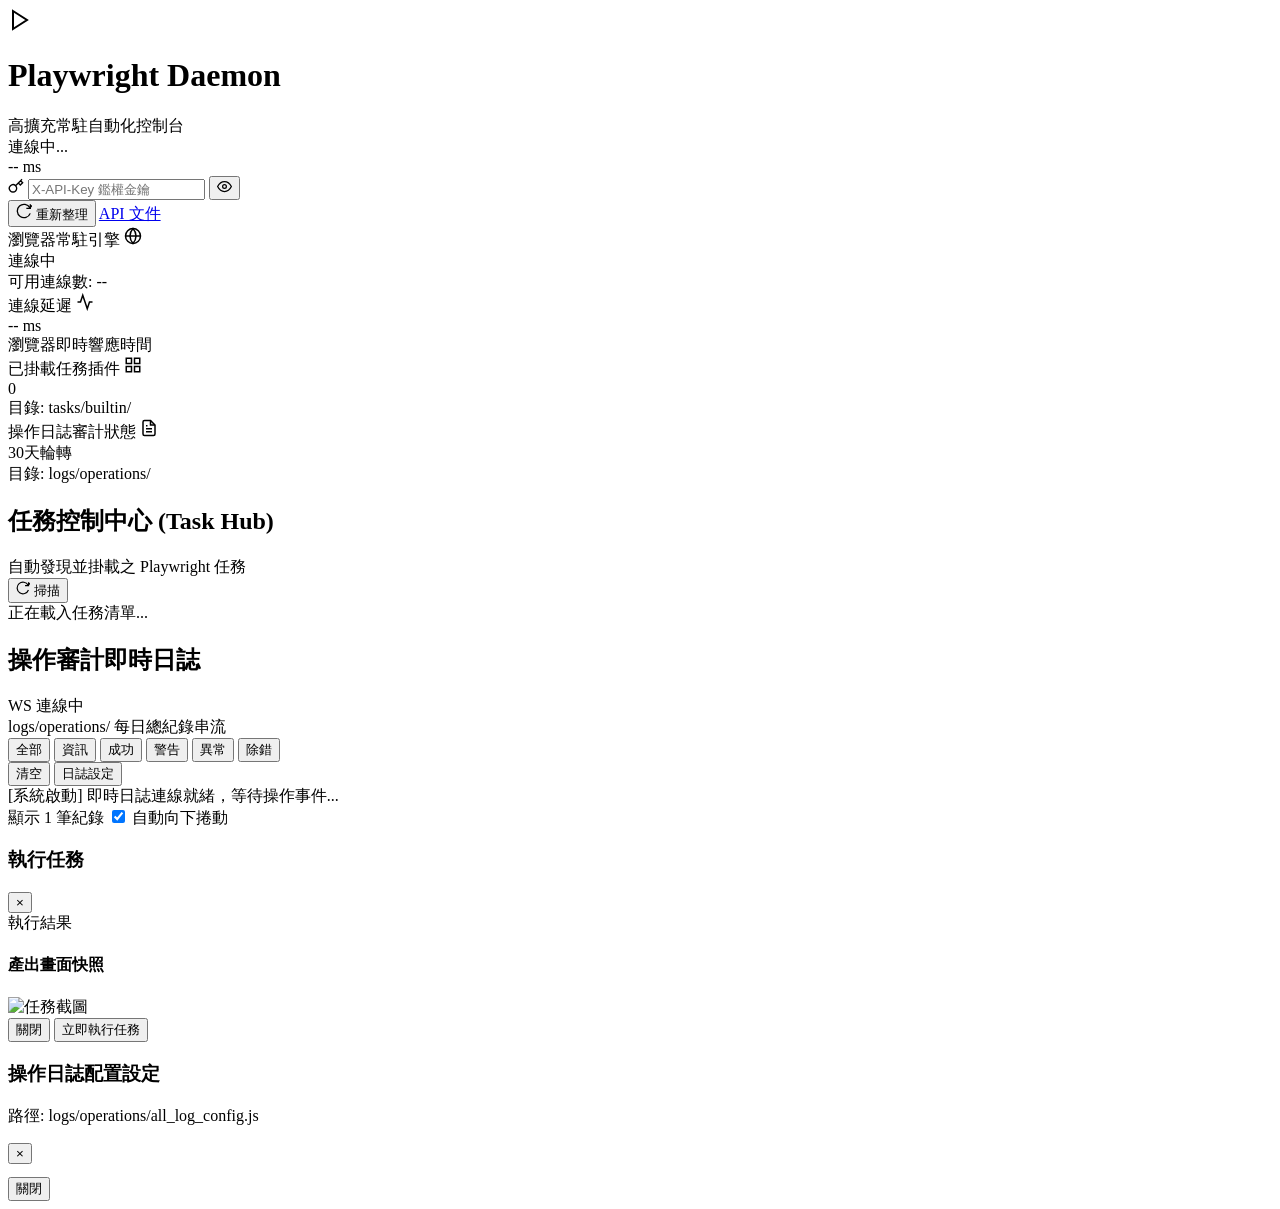
==== web/index.html @ 9d29c8bc "1.0.0 Initial project" ====
<!DOCTYPE html>
<html lang="zh-TW">
<head>
  <meta charset="UTF-8">
  <meta name="viewport" content="width=device-width, initial-scale=1.0">
  <title>Playwright Automation Daemon | 控制台</title>
  <link rel="preconnect" href="https://fonts.googleapis.com">
  <link rel="preconnect" href="https://fonts.gstatic.com" crossorigin>
  <link href="https://fonts.googleapis.com/css2?family=Inter:wght@300;400;500;600;700&family=JetBrains+Mono:wght@400;500;600&display=swap" rel="stylesheet">
  <link rel="stylesheet" href="/static/css/style.css">
</head>
<body class="dark-theme">
  <!-- 背景流光特效層 -->
  <div class="glow-bg-mesh"></div>

  <div class="app-container">
    <!-- 頂部導航列 -->
    <header class="app-header">
      <div class="brand">
        <div class="brand-icon">
          <svg width="24" height="24" viewBox="0 0 24 24" fill="none" stroke="currentColor" stroke-width="2">
            <polygon points="5 3 19 12 5 21 5 3"></polygon>
          </svg>
        </div>
        <div class="brand-info">
          <h1 class="brand-title">Playwright Daemon</h1>
          <span class="brand-subtitle">高擴充常駐自動化控制台</span>
        </div>
      </div>

      <div class="header-status-group">
        <div id="service-status-badge" class="status-badge status-loading">
          <span class="pulse-dot"></span>
          <span id="service-status-text">連線中...</span>
        </div>
        <div class="latency-badge" id="latency-badge">-- ms</div>
      </div>

      <div class="header-actions">
        <div class="api-key-input-wrapper">
          <svg class="key-icon" width="16" height="16" viewBox="0 0 24 24" fill="none" stroke="currentColor" stroke-width="2">
            <path d="M21 2l-2 2m-7.61 7.61a5.5 5.5 0 1 1-7.778 7.778 5.5 5.5 0 0 1 7.777-7.777zm0 0L15.5 7.5m0 0l3 3L22 7l-3-3m-3.5 3.5L19 4"></path>
          </svg>
          <input type="password" id="api-key-input" placeholder="X-API-Key 鑑權金鑰" spellcheck="false">
          <button id="toggle-key-visibility" class="icon-btn" title="切換密碼顯示">
            <svg width="15" height="15" viewBox="0 0 24 24" fill="none" stroke="currentColor" stroke-width="2">
              <path d="M1 12s4-8 11-8 11 8 11 8-4 8-11 8-11-8-11-8z"></path>
              <circle cx="12" cy="12" r="3"></circle>
            </svg>
          </button>
        </div>
        <button id="refresh-btn" class="btn btn-secondary" title="重新整理狀態">
          <svg width="16" height="16" viewBox="0 0 24 24" fill="none" stroke="currentColor" stroke-width="2">
            <path d="M21.5 2v6h-6M21.34 15.57a10 10 0 1 1-.57-8.38l5.67-5.67"></path>
          </svg>
          重新整理
        </button>
        <a href="/docs" target="_blank" class="btn btn-outline" title="開啟 Swagger API 互動文檔">API 文件</a>
      </div>
    </header>

    <!-- 統計核心指標卡片區 -->
    <section class="metrics-grid">
      <div class="metric-card">
        <div class="metric-header">
          <span class="metric-label">瀏覽器常駐引擎</span>
          <span class="metric-icon cyan">
            <svg width="18" height="18" viewBox="0 0 24 24" fill="none" stroke="currentColor" stroke-width="2">
              <circle cx="12" cy="12" r="10"></circle>
              <line x1="2" y1="12" x2="22" y2="12"></line>
              <path d="M12 2a15.3 15.3 0 0 1 4 10 15.3 15.3 0 0 1-4 10 15.3 15.3 0 0 1-4-10 15.3 15.3 0 0 1 4-10z"></path>
            </svg>
          </span>
        </div>
        <div class="metric-value" id="metric-browser-status">連線中</div>
        <div class="metric-footer" id="metric-browser-sub">可用連線數: --</div>
      </div>

      <div class="metric-card">
        <div class="metric-header">
          <span class="metric-label">連線延遲</span>
          <span class="metric-icon emerald">
            <svg width="18" height="18" viewBox="0 0 24 24" fill="none" stroke="currentColor" stroke-width="2">
              <polyline points="22 12 18 12 15 21 9 3 6 12 2 12"></polyline>
            </svg>
          </span>
        </div>
        <div class="metric-value" id="metric-latency">-- ms</div>
        <div class="metric-footer">瀏覽器即時響應時間</div>
      </div>

      <div class="metric-card">
        <div class="metric-header">
          <span class="metric-label">已掛載任務插件</span>
          <span class="metric-icon violet">
            <svg width="18" height="18" viewBox="0 0 24 24" fill="none" stroke="currentColor" stroke-width="2">
              <rect x="3" y="3" width="7" height="7"></rect>
              <rect x="14" y="3" width="7" height="7"></rect>
              <rect x="14" y="14" width="7" height="7"></rect>
              <rect x="3" y="14" width="7" height="7"></rect>
            </svg>
          </span>
        </div>
        <div class="metric-value" id="metric-task-count">0</div>
        <div class="metric-footer">目錄: tasks/builtin/</div>
      </div>

      <div class="metric-card">
        <div class="metric-header">
          <span class="metric-label">操作日誌審計狀態</span>
          <span class="metric-icon amber">
            <svg width="18" height="18" viewBox="0 0 24 24" fill="none" stroke="currentColor" stroke-width="2">
              <path d="M14 2H6a2 2 0 0 0-2 2v16a2 2 0 0 0 2 2h12a2 2 0 0 0 2-2V8z"></path>
              <polyline points="14 2 14 8 20 8"></polyline>
              <line x1="16" y1="13" x2="8" y2="13"></line>
              <line x1="16" y1="17" x2="8" y2="17"></line>
              <polyline points="10 9 9 9 8 9"></polyline>
            </svg>
          </span>
        </div>
        <div class="metric-value" id="metric-log-status">30天輪轉</div>
        <div class="metric-footer" id="metric-log-sub">目錄: logs/operations/</div>
      </div>
    </section>

    <!-- 主面板分區：任務控制中心 (左) + 即時日誌終端 (右) -->
    <main class="dashboard-split">
      <!-- 左側：任務插件中心 -->
      <section class="panel task-panel">
        <div class="panel-header">
          <div class="panel-title-group">
            <h2 class="panel-title">任務控制中心 (Task Hub)</h2>
            <span class="panel-caption">自動發現並掛載之 Playwright 任務</span>
          </div>
          <button id="reload-tasks-btn" class="btn btn-sm btn-secondary" title="重新掃描任務">
            <svg width="14" height="14" viewBox="0 0 24 24" fill="none" stroke="currentColor" stroke-width="2">
              <path d="M21.5 2v6h-6M21.34 15.57a10 10 0 1 1-.57-8.38l5.67-5.67"></path>
            </svg>
            掃描
          </button>
        </div>

        <div id="tasks-container" class="tasks-grid">
          <!-- 動態載入任務卡片或純淨引導卡 -->
          <div class="tasks-loading">正在載入任務清單...</div>
        </div>
      </section>

      <!-- 右側：操作審計即時日誌終端 -->
      <section class="panel log-panel">
        <div class="panel-header">
          <div class="panel-title-group">
            <div class="title-with-ws">
              <h2 class="panel-title">操作審計即時日誌</h2>
              <div id="ws-indicator" class="ws-badge ws-connecting" title="WebSocket 即時串流連線狀態">
                <span class="pulse-dot-sm"></span>
                <span id="ws-status-text">WS 連線中</span>
              </div>
            </div>
            <span class="panel-caption">logs/operations/ 每日總紀錄串流</span>
          </div>

          <div class="log-controls">
            <div class="filter-chips">
              <button class="chip active" data-filter="ALL">全部</button>
              <button class="chip" data-filter="INFO">資訊</button>
              <button class="chip" data-filter="SUCCESS">成功</button>
              <button class="chip" data-filter="WARNING">警告</button>
              <button class="chip" data-filter="ERROR">異常</button>
              <button class="chip" data-filter="DEBUG">除錯</button>
            </div>
            <button id="clear-logs-btn" class="btn btn-sm btn-ghost" title="清空當前視窗日誌">清空</button>
            <button id="view-config-btn" class="btn btn-sm btn-secondary" title="查看 all_log_config.js">日誌設定</button>
          </div>
        </div>

        <div class="terminal-wrapper">
          <div id="terminal-body" class="terminal-body">
            <div class="terminal-line system-line">[系統啟動] 即時日誌連線就緒，等待操作事件...</div>
          </div>
          <div class="terminal-footer">
            <span id="log-count-text">顯示 1 筆紀錄</span>
            <label class="autoscroll-toggle">
              <input type="checkbox" id="autoscroll-chk" checked>
              <span>自動向下捲動</span>
            </label>
          </div>
        </div>
      </section>
    </main>
  </div>

  <!-- 任務執行輸入表單 Modal -->
  <div id="task-modal" class="modal-backdrop">
    <div class="modal-dialog">
      <div class="modal-header">
        <div>
          <h3 id="modal-task-name" class="modal-title">執行任務</h3>
          <p id="modal-task-desc" class="modal-subtitle"></p>
        </div>
        <button id="close-modal-btn" class="icon-btn close-btn">&times;</button>
      </div>

      <div class="modal-body">
        <form id="task-dynamic-form">
          <div id="dynamic-form-fields"></div>
        </form>

        <div id="task-result-box" class="result-box hidden">
          <div class="result-box-header">
            <span id="result-status-badge" class="badge">執行結果</span>
            <span id="result-time" class="text-muted"></span>
          </div>
          <pre id="result-json-output" class="json-code"></pre>
          <div id="result-screenshot-wrapper" class="screenshot-wrapper hidden">
            <h4>產出畫面快照</h4>
            <img id="result-screenshot-img" src="" alt="任務截圖">
          </div>
        </div>
      </div>

      <div class="modal-footer">
        <button id="modal-cancel-btn" class="btn btn-ghost">關閉</button>
        <button id="modal-submit-btn" class="btn btn-primary">
          <span class="btn-spinner hidden"></span>
          <span class="btn-text">立即執行任務</span>
        </button>
      </div>
    </div>
  </div>

  <!-- all_log_config.js 檢視 Modal -->
  <div id="config-modal" class="modal-backdrop">
    <div class="modal-dialog">
      <div class="modal-header">
        <div>
          <h3 class="modal-title">操作日誌配置設定</h3>
          <p class="modal-subtitle">路徑: logs/operations/all_log_config.js</p>
        </div>
        <button id="close-config-modal-btn" class="icon-btn close-btn">&times;</button>
      </div>
      <div class="modal-body">
        <pre id="config-json-output" class="json-code js-code"></pre>
      </div>
      <div class="modal-footer">
        <button id="config-modal-close-btn" class="btn btn-secondary">關閉</button>
      </div>
    </div>
  </div>

  <script src="/static/js/app.js"></script>
</body>
</html>
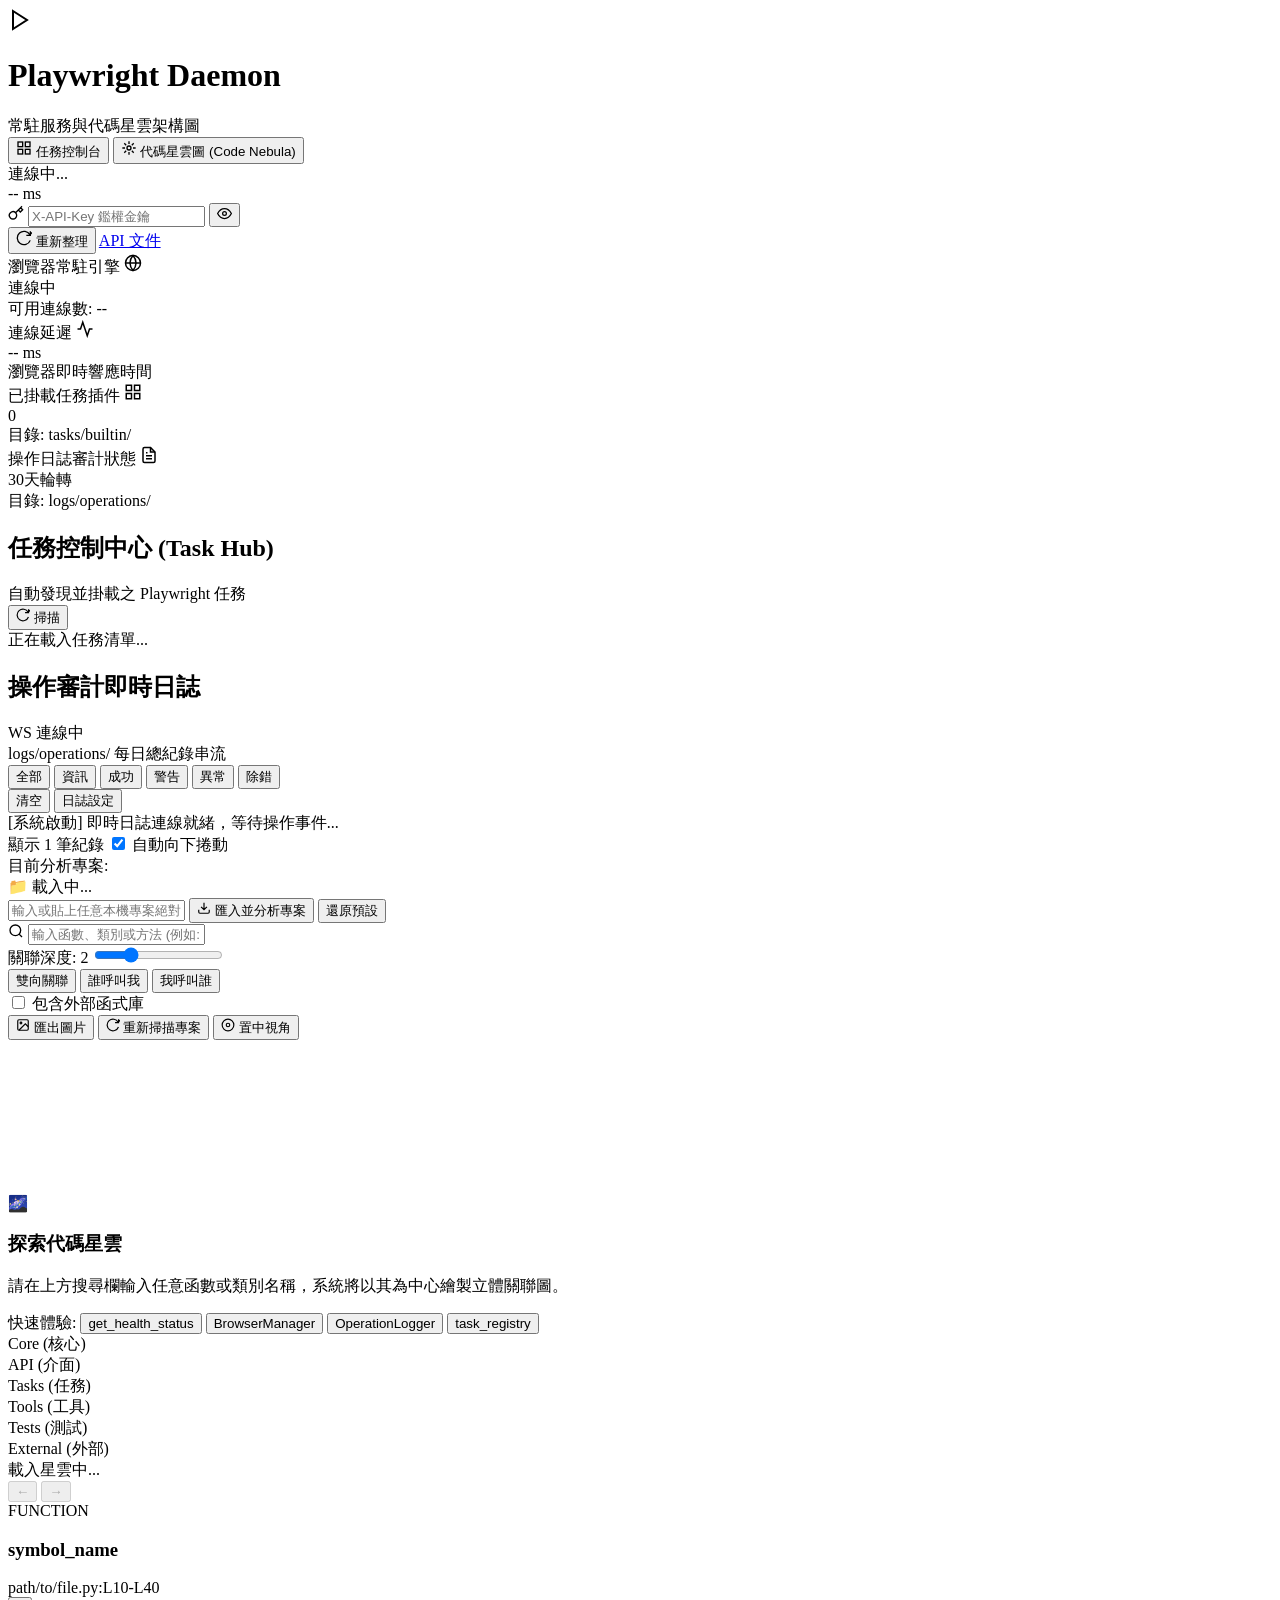
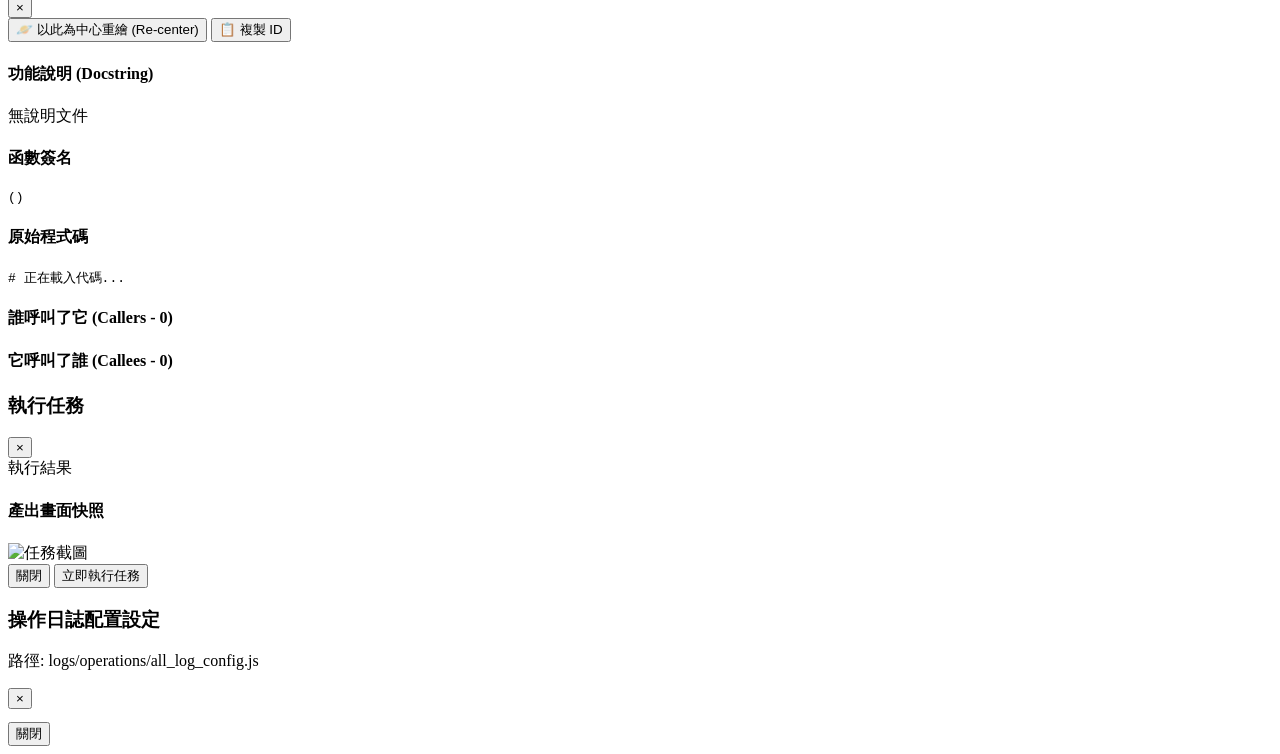
==== commit c981ab7b: "程式碼關聯圖功能V1.0" ====
--- a/web/index.html
+++ b/web/index.html
@@ -3,7 +3,7 @@
 <head>
   <meta charset="UTF-8">
   <meta name="viewport" content="width=device-width, initial-scale=1.0">
-  <title>Playwright Automation Daemon | 控制台</title>
+  <title>Playwright Daemon | 控制台 & 代碼星雲圖</title>
   <link rel="preconnect" href="https://fonts.googleapis.com">
   <link rel="preconnect" href="https://fonts.gstatic.com" crossorigin>
   <link href="https://fonts.googleapis.com/css2?family=Inter:wght@300;400;500;600;700&family=JetBrains+Mono:wght@400;500;600&display=swap" rel="stylesheet">
@@ -16,16 +16,38 @@
   <div class="app-container">
     <!-- 頂部導航列 -->
     <header class="app-header">
-      <div class="brand">
-        <div class="brand-icon">
-          <svg width="24" height="24" viewBox="0 0 24 24" fill="none" stroke="currentColor" stroke-width="2">
-            <polygon points="5 3 19 12 5 21 5 3"></polygon>
-          </svg>
-        </div>
-        <div class="brand-info">
-          <h1 class="brand-title">Playwright Daemon</h1>
-          <span class="brand-subtitle">高擴充常駐自動化控制台</span>
-        </div>
+      <div class="header-left">
+        <div class="brand">
+          <div class="brand-icon">
+            <svg width="24" height="24" viewBox="0 0 24 24" fill="none" stroke="currentColor" stroke-width="2">
+              <polygon points="5 3 19 12 5 21 5 3"></polygon>
+            </svg>
+          </div>
+          <div class="brand-info">
+            <h1 class="brand-title">Playwright Daemon</h1>
+            <span class="brand-subtitle">常駐服務與代碼星雲架構圖</span>
+          </div>
+        </div>
+
+        <!-- 視圖切換分頁導航 -->
+        <nav class="nav-tabs">
+          <button id="tab-dashboard" class="nav-tab active" data-view="dashboard">
+            <svg width="16" height="16" viewBox="0 0 24 24" fill="none" stroke="currentColor" stroke-width="2">
+              <rect x="3" y="3" width="7" height="7"></rect>
+              <rect x="14" y="3" width="7" height="7"></rect>
+              <rect x="14" y="14" width="7" height="7"></rect>
+              <rect x="3" y="14" width="7" height="7"></rect>
+            </svg>
+            <span>任務控制台</span>
+          </button>
+          <button id="tab-nebula" class="nav-tab" data-view="nebula">
+            <svg width="16" height="16" viewBox="0 0 24 24" fill="none" stroke="currentColor" stroke-width="2">
+              <circle cx="12" cy="12" r="3"></circle>
+              <path d="M12 2v4m0 12v4M4.93 4.93l2.83 2.83m8.48 8.48l2.83 2.83M2 12h4m12 0h4M4.93 19.07l2.83-2.83m8.48-8.48l2.83-2.83"></path>
+            </svg>
+            <span>代碼星雲圖 (Code Nebula)</span>
+          </button>
+        </nav>
       </div>
 
       <div class="header-status-group">
@@ -59,135 +81,327 @@
       </div>
     </header>
 
-    <!-- 統計核心指標卡片區 -->
-    <section class="metrics-grid">
-      <div class="metric-card">
-        <div class="metric-header">
-          <span class="metric-label">瀏覽器常駐引擎</span>
-          <span class="metric-icon cyan">
-            <svg width="18" height="18" viewBox="0 0 24 24" fill="none" stroke="currentColor" stroke-width="2">
-              <circle cx="12" cy="12" r="10"></circle>
-              <line x1="2" y1="12" x2="22" y2="12"></line>
-              <path d="M12 2a15.3 15.3 0 0 1 4 10 15.3 15.3 0 0 1-4 10 15.3 15.3 0 0 1-4-10 15.3 15.3 0 0 1 4-10z"></path>
-            </svg>
-          </span>
-        </div>
-        <div class="metric-value" id="metric-browser-status">連線中</div>
-        <div class="metric-footer" id="metric-browser-sub">可用連線數: --</div>
-      </div>
-
-      <div class="metric-card">
-        <div class="metric-header">
-          <span class="metric-label">連線延遲</span>
-          <span class="metric-icon emerald">
-            <svg width="18" height="18" viewBox="0 0 24 24" fill="none" stroke="currentColor" stroke-width="2">
-              <polyline points="22 12 18 12 15 21 9 3 6 12 2 12"></polyline>
-            </svg>
-          </span>
-        </div>
-        <div class="metric-value" id="metric-latency">-- ms</div>
-        <div class="metric-footer">瀏覽器即時響應時間</div>
-      </div>
-
-      <div class="metric-card">
-        <div class="metric-header">
-          <span class="metric-label">已掛載任務插件</span>
-          <span class="metric-icon violet">
-            <svg width="18" height="18" viewBox="0 0 24 24" fill="none" stroke="currentColor" stroke-width="2">
-              <rect x="3" y="3" width="7" height="7"></rect>
-              <rect x="14" y="3" width="7" height="7"></rect>
-              <rect x="14" y="14" width="7" height="7"></rect>
-              <rect x="3" y="14" width="7" height="7"></rect>
-            </svg>
-          </span>
-        </div>
-        <div class="metric-value" id="metric-task-count">0</div>
-        <div class="metric-footer">目錄: tasks/builtin/</div>
-      </div>
-
-      <div class="metric-card">
-        <div class="metric-header">
-          <span class="metric-label">操作日誌審計狀態</span>
-          <span class="metric-icon amber">
-            <svg width="18" height="18" viewBox="0 0 24 24" fill="none" stroke="currentColor" stroke-width="2">
-              <path d="M14 2H6a2 2 0 0 0-2 2v16a2 2 0 0 0 2 2h12a2 2 0 0 0 2-2V8z"></path>
-              <polyline points="14 2 14 8 20 8"></polyline>
-              <line x1="16" y1="13" x2="8" y2="13"></line>
-              <line x1="16" y1="17" x2="8" y2="17"></line>
-              <polyline points="10 9 9 9 8 9"></polyline>
-            </svg>
-          </span>
-        </div>
-        <div class="metric-value" id="metric-log-status">30天輪轉</div>
-        <div class="metric-footer" id="metric-log-sub">目錄: logs/operations/</div>
-      </div>
-    </section>
-
-    <!-- 主面板分區：任務控制中心 (左) + 即時日誌終端 (右) -->
-    <main class="dashboard-split">
-      <!-- 左側：任務插件中心 -->
-      <section class="panel task-panel">
-        <div class="panel-header">
-          <div class="panel-title-group">
-            <h2 class="panel-title">任務控制中心 (Task Hub)</h2>
-            <span class="panel-caption">自動發現並掛載之 Playwright 任務</span>
-          </div>
-          <button id="reload-tasks-btn" class="btn btn-sm btn-secondary" title="重新掃描任務">
-            <svg width="14" height="14" viewBox="0 0 24 24" fill="none" stroke="currentColor" stroke-width="2">
-              <path d="M21.5 2v6h-6M21.34 15.57a10 10 0 1 1-.57-8.38l5.67-5.67"></path>
-            </svg>
-            掃描
-          </button>
-        </div>
-
-        <div id="tasks-container" class="tasks-grid">
-          <!-- 動態載入任務卡片或純淨引導卡 -->
-          <div class="tasks-loading">正在載入任務清單...</div>
+    <!-- =========================================================================
+         視圖 1：任務控制台 (Dashboard View)
+         ========================================================================= -->
+    <div id="view-dashboard-container" class="view-container active">
+      <!-- 統計核心指標卡片區 -->
+      <section class="metrics-grid">
+        <div class="metric-card">
+          <div class="metric-header">
+            <span class="metric-label">瀏覽器常駐引擎</span>
+            <span class="metric-icon cyan">
+              <svg width="18" height="18" viewBox="0 0 24 24" fill="none" stroke="currentColor" stroke-width="2">
+                <circle cx="12" cy="12" r="10"></circle>
+                <line x1="2" y1="12" x2="22" y2="12"></line>
+                <path d="M12 2a15.3 15.3 0 0 1 4 10 15.3 15.3 0 0 1-4 10 15.3 15.3 0 0 1-4-10 15.3 15.3 0 0 1 4-10z"></path>
+              </svg>
+            </span>
+          </div>
+          <div class="metric-value" id="metric-browser-status">連線中</div>
+          <div class="metric-footer" id="metric-browser-sub">可用連線數: --</div>
+        </div>
+
+        <div class="metric-card">
+          <div class="metric-header">
+            <span class="metric-label">連線延遲</span>
+            <span class="metric-icon emerald">
+              <svg width="18" height="18" viewBox="0 0 24 24" fill="none" stroke="currentColor" stroke-width="2">
+                <polyline points="22 12 18 12 15 21 9 3 6 12 2 12"></polyline>
+              </svg>
+            </span>
+          </div>
+          <div class="metric-value" id="metric-latency">-- ms</div>
+          <div class="metric-footer">瀏覽器即時響應時間</div>
+        </div>
+
+        <div class="metric-card">
+          <div class="metric-header">
+            <span class="metric-label">已掛載任務插件</span>
+            <span class="metric-icon violet">
+              <svg width="18" height="18" viewBox="0 0 24 24" fill="none" stroke="currentColor" stroke-width="2">
+                <rect x="3" y="3" width="7" height="7"></rect>
+                <rect x="14" y="3" width="7" height="7"></rect>
+                <rect x="14" y="14" width="7" height="7"></rect>
+                <rect x="3" y="14" width="7" height="7"></rect>
+              </svg>
+            </span>
+          </div>
+          <div class="metric-value" id="metric-task-count">0</div>
+          <div class="metric-footer">目錄: tasks/builtin/</div>
+        </div>
+
+        <div class="metric-card">
+          <div class="metric-header">
+            <span class="metric-label">操作日誌審計狀態</span>
+            <span class="metric-icon amber">
+              <svg width="18" height="18" viewBox="0 0 24 24" fill="none" stroke="currentColor" stroke-width="2">
+                <path d="M14 2H6a2 2 0 0 0-2 2v16a2 2 0 0 0 2 2h12a2 2 0 0 0 2-2V8z"></path>
+                <polyline points="14 2 14 8 20 8"></polyline>
+                <line x1="16" y1="13" x2="8" y2="13"></line>
+                <line x1="16" y1="17" x2="8" y2="17"></line>
+                <polyline points="10 9 9 9 8 9"></polyline>
+              </svg>
+            </span>
+          </div>
+          <div class="metric-value" id="metric-log-status">30天輪轉</div>
+          <div class="metric-footer" id="metric-log-sub">目錄: logs/operations/</div>
         </div>
       </section>
 
-      <!-- 右側：操作審計即時日誌終端 -->
-      <section class="panel log-panel">
-        <div class="panel-header">
-          <div class="panel-title-group">
-            <div class="title-with-ws">
-              <h2 class="panel-title">操作審計即時日誌</h2>
-              <div id="ws-indicator" class="ws-badge ws-connecting" title="WebSocket 即時串流連線狀態">
-                <span class="pulse-dot-sm"></span>
-                <span id="ws-status-text">WS 連線中</span>
-              </div>
-            </div>
-            <span class="panel-caption">logs/operations/ 每日總紀錄串流</span>
-          </div>
-
-          <div class="log-controls">
-            <div class="filter-chips">
-              <button class="chip active" data-filter="ALL">全部</button>
-              <button class="chip" data-filter="INFO">資訊</button>
-              <button class="chip" data-filter="SUCCESS">成功</button>
-              <button class="chip" data-filter="WARNING">警告</button>
-              <button class="chip" data-filter="ERROR">異常</button>
-              <button class="chip" data-filter="DEBUG">除錯</button>
-            </div>
-            <button id="clear-logs-btn" class="btn btn-sm btn-ghost" title="清空當前視窗日誌">清空</button>
-            <button id="view-config-btn" class="btn btn-sm btn-secondary" title="查看 all_log_config.js">日誌設定</button>
-          </div>
-        </div>
-
-        <div class="terminal-wrapper">
-          <div id="terminal-body" class="terminal-body">
-            <div class="terminal-line system-line">[系統啟動] 即時日誌連線就緒，等待操作事件...</div>
-          </div>
-          <div class="terminal-footer">
-            <span id="log-count-text">顯示 1 筆紀錄</span>
-            <label class="autoscroll-toggle">
-              <input type="checkbox" id="autoscroll-chk" checked>
-              <span>自動向下捲動</span>
+      <!-- 主面板分區：任務控制中心 (左) + 即時日誌終端 (右) -->
+      <main class="dashboard-split">
+        <!-- 左側：任務插件中心 -->
+        <section class="panel task-panel">
+          <div class="panel-header">
+            <div class="panel-title-group">
+              <h2 class="panel-title">任務控制中心 (Task Hub)</h2>
+              <span class="panel-caption">自動發現並掛載之 Playwright 任務</span>
+            </div>
+            <button id="reload-tasks-btn" class="btn btn-sm btn-secondary" title="重新掃描任務">
+              <svg width="14" height="14" viewBox="0 0 24 24" fill="none" stroke="currentColor" stroke-width="2">
+                <path d="M21.5 2v6h-6M21.34 15.57a10 10 0 1 1-.57-8.38l5.67-5.67"></path>
+              </svg>
+              掃描
+            </button>
+          </div>
+
+          <div id="tasks-container" class="tasks-grid">
+            <div class="tasks-loading">正在載入任務清單...</div>
+          </div>
+        </section>
+
+        <!-- 右側：操作審計即時日誌終端 -->
+        <section class="panel log-panel">
+          <div class="panel-header">
+            <div class="panel-title-group">
+              <div class="title-with-ws">
+                <h2 class="panel-title">操作審計即時日誌</h2>
+                <div id="ws-indicator" class="ws-badge ws-connecting" title="WebSocket 即時串流連線狀態">
+                  <span class="pulse-dot-sm"></span>
+                  <span id="ws-status-text">WS 連線中</span>
+                </div>
+              </div>
+              <span class="panel-caption">logs/operations/ 每日總紀錄串流</span>
+            </div>
+
+            <div class="log-controls">
+              <div class="filter-chips">
+                <button class="chip active" data-filter="ALL">全部</button>
+                <button class="chip" data-filter="INFO">資訊</button>
+                <button class="chip" data-filter="SUCCESS">成功</button>
+                <button class="chip" data-filter="WARNING">警告</button>
+                <button class="chip" data-filter="ERROR">異常</button>
+                <button class="chip" data-filter="DEBUG">除錯</button>
+              </div>
+              <button id="clear-logs-btn" class="btn btn-sm btn-ghost" title="清空當前視窗日誌">清空</button>
+              <button id="view-config-btn" class="btn btn-sm btn-secondary" title="查看 all_log_config.js">日誌設定</button>
+            </div>
+          </div>
+
+          <div class="terminal-wrapper">
+            <div id="terminal-body" class="terminal-body">
+              <div class="terminal-line system-line">[系統啟動] 即時日誌連線就緒，等待操作事件...</div>
+            </div>
+            <div class="terminal-footer">
+              <span id="log-count-text">顯示 1 筆紀錄</span>
+              <label class="autoscroll-toggle">
+                <input type="checkbox" id="autoscroll-chk" checked>
+                <span>自動向下捲動</span>
+              </label>
+            </div>
+          </div>
+        </section>
+      </main>
+    </div>
+
+    <!-- =========================================================================
+         視圖 2：代碼星雲圖 (Code Nebula View)
+         ========================================================================= -->
+    <div id="view-nebula-container" class="view-container">
+      <section class="nebula-layout">
+        <!-- 專案目錄切換與自訂匯入列 -->
+        <div class="nebula-project-bar">
+          <div class="project-info-group">
+            <span class="project-label">目前分析專案:</span>
+            <div id="nebula-current-project-badge" class="project-badge" title="當前解析目錄">
+              <span class="folder-icon">📁</span>
+              <span id="nebula-current-project-name">載入中...</span>
+              <span id="nebula-current-project-path" class="project-path-text"></span>
+            </div>
+          </div>
+          <div class="project-switch-group">
+            <input type="text" id="nebula-custom-path-input" class="project-path-input" placeholder="輸入或貼上任意本機專案絕對路徑 (如: D:\Projects\MyOtherApp)..." spellcheck="false">
+            <button id="nebula-switch-project-btn" class="btn btn-sm btn-primary">
+              <svg width="14" height="14" viewBox="0 0 24 24" fill="none" stroke="currentColor" stroke-width="2">
+                <path d="M21 15v4a2 2 0 0 1-2 2H5a2 2 0 0 1-2-2v-4M7 10l5 5 5-5M12 15V3"></path>
+              </svg>
+              匯入並分析專案
+            </button>
+            <button id="nebula-reset-project-btn" class="btn btn-sm btn-outline" title="還原為當前 Playwright 專案">
+              還原預設
+            </button>
+          </div>
+        </div>
+
+        <!-- 星雲控制工具列 -->
+        <div class="nebula-toolbar">
+          <div class="toolbar-left">
+            <!-- 符號搜尋輸入框與下拉建議 -->
+            <div class="nebula-search-box">
+              <svg class="search-icon" width="16" height="16" viewBox="0 0 24 24" fill="none" stroke="currentColor" stroke-width="2">
+                <circle cx="11" cy="11" r="8"></circle>
+                <line x1="21" y1="21" x2="16.65" y2="16.65"></line>
+              </svg>
+              <input type="text" id="nebula-symbol-input" placeholder="輸入函數、類別或方法 (例如: check_health, OperationLogger)..." autocomplete="off" spellcheck="false">
+              <div id="nebula-suggestions" class="suggestions-dropdown hidden"></div>
+            </div>
+
+            <!-- 深度調整滑桿 -->
+            <div class="depth-control-group">
+              <label for="nebula-depth-slider" class="control-label">
+                關聯深度: <span id="nebula-depth-val" class="depth-badge">2</span>
+              </label>
+              <input type="range" id="nebula-depth-slider" min="1" max="5" value="2" step="1">
+            </div>
+
+            <!-- 方向過濾器 -->
+            <div class="direction-chips">
+              <button class="dir-chip active" data-direction="both" title="同時顯示誰呼叫我與我呼叫誰">雙向關聯</button>
+              <button class="dir-chip" data-direction="upstream" title="僅查看是誰呼叫此函數 (上游 Caller)">誰呼叫我</button>
+              <button class="dir-chip" data-direction="downstream" title="僅查看此函數內部呼叫了誰 (下游 Callee)">我呼叫誰</button>
+            </div>
+
+            <!-- 外部庫切換開關 -->
+            <label class="toggle-checkbox" title="是否顯示 Python 內建或第三方庫的呼叫連線">
+              <input type="checkbox" id="nebula-ext-chk">
+              <span>包含外部函式庫</span>
             </label>
           </div>
+
+          <div class="toolbar-right">
+            <button id="nebula-export-btn" class="btn btn-sm btn-secondary" title="匯出當前星雲圖為 SVG / PNG 圖片">
+              <svg width="14" height="14" viewBox="0 0 24 24" fill="none" stroke="currentColor" stroke-width="2">
+                <rect x="3" y="3" width="18" height="18" rx="2" ry="2"></rect>
+                <circle cx="8.5" cy="8.5" r="1.5"></circle>
+                <polyline points="21 15 16 10 5 21"></polyline>
+              </svg>
+              匯出圖片
+            </button>
+            <button id="nebula-rescan-btn" class="btn btn-sm btn-secondary" title="重新掃描專案 AST 語法樹">
+              <svg width="14" height="14" viewBox="0 0 24 24" fill="none" stroke="currentColor" stroke-width="2">
+                <path d="M21.5 2v6h-6M21.34 15.57a10 10 0 1 1-.57-8.38l5.67-5.67"></path>
+              </svg>
+              重新掃描專案
+            </button>
+            <button id="nebula-reset-cam-btn" class="btn btn-sm btn-ghost" title="重設視角至中心">
+              <svg width="14" height="14" viewBox="0 0 24 24" fill="none" stroke="currentColor" stroke-width="2">
+                <circle cx="12" cy="12" r="10"></circle>
+                <circle cx="12" cy="12" r="3"></circle>
+              </svg>
+              置中視角
+            </button>
+          </div>
+        </div>
+
+        <!-- 星雲圖主要渲染畫布 -->
+        <div class="nebula-stage">
+          <div id="nebula-canvas-wrapper" class="canvas-wrapper">
+            <svg id="nebula-svg"></svg>
+            
+            <!-- 空狀態/引導提示層 -->
+            <div id="nebula-empty-state" class="nebula-empty-state hidden">
+              <div class="empty-nebula-icon">🌌</div>
+              <h3>探索代碼星雲</h3>
+              <p>請在上方搜尋欄輸入任意函數或類別名稱，系統將以其為中心繪製立體關聯圖。</p>
+              <div class="quick-sample-tags">
+                <span>快速體驗:</span>
+                <button class="sample-tag" data-target="get_health_status">get_health_status</button>
+                <button class="sample-tag" data-target="BrowserManager">BrowserManager</button>
+                <button class="sample-tag" data-target="OperationLogger">OperationLogger</button>
+                <button class="sample-tag" data-target="task_registry">task_registry</button>
+              </div>
+            </div>
+
+            <!-- 圖例與資訊標記 -->
+            <div class="nebula-legend">
+              <div class="legend-item"><span class="legend-dot cyan"></span><span>Core (核心)</span></div>
+              <div class="legend-item"><span class="legend-dot blue"></span><span>API (介面)</span></div>
+              <div class="legend-item"><span class="legend-dot violet"></span><span>Tasks (任務)</span></div>
+              <div class="legend-item"><span class="legend-dot emerald"></span><span>Tools (工具)</span></div>
+              <div class="legend-item"><span class="legend-dot amber"></span><span>Tests (測試)</span></div>
+              <div class="legend-item"><span class="legend-dot gray"></span><span>External (外部)</span></div>
+            </div>
+
+            <!-- 統計資訊浮層 -->
+            <div id="nebula-info-badge" class="nebula-info-badge">
+              載入星雲中...
+            </div>
+          </div>
+
+          <!-- 右側代碼自省抽屜 (Code Inspector Drawer) -->
+          <aside id="nebula-inspector" class="inspector-drawer hidden">
+            <div class="inspector-header">
+              <div class="inspector-title-group">
+                <div class="inspector-history-bar">
+                  <div class="history-btn-group">
+                    <button id="inspector-back-btn" class="icon-nav-btn" title="上一個瀏覽符號" disabled>&larr;</button>
+                    <button id="inspector-fwd-btn" class="icon-nav-btn" title="下一個瀏覽符號" disabled>&rarr;</button>
+                  </div>
+                  <span id="inspector-type-badge" class="type-badge">FUNCTION</span>
+                </div>
+                <h3 id="inspector-name" class="inspector-title">symbol_name</h3>
+                <span id="inspector-path" class="inspector-path">path/to/file.py:L10-L40</span>
+              </div>
+              <button id="close-inspector-btn" class="icon-btn close-btn">&times;</button>
+            </div>
+
+            <div class="inspector-actions">
+              <button id="inspector-recenter-btn" class="btn btn-primary btn-sm" title="以此節點為新星雲中心重新繪製">
+                🪐 以此為中心重繪 (Re-center)
+              </button>
+              <button id="inspector-copy-path-btn" class="btn btn-secondary btn-sm" title="複製符號完整 ID">
+                📋 複製 ID
+              </button>
+            </div>
+
+            <div class="inspector-body">
+              <!-- Docstring 說明 -->
+              <div id="inspector-doc-group" class="inspector-section">
+                <h4 class="section-title">功能說明 (Docstring)</h4>
+                <div id="inspector-doc" class="docstring-content">無說明文件</div>
+              </div>
+
+              <!-- 函式簽名 -->
+              <div id="inspector-sig-group" class="inspector-section">
+                <h4 class="section-title">函數簽名</h4>
+                <pre id="inspector-sig" class="sig-code">()</pre>
+              </div>
+
+              <!-- 原始碼預覽 -->
+              <div class="inspector-section">
+                <h4 class="section-title">原始程式碼</h4>
+                <div class="code-viewer-wrapper">
+                  <pre><code id="inspector-code" class="python-code"># 正在載入代碼...</code></pre>
+                </div>
+              </div>
+
+              <!-- 上游調用者清單 -->
+              <div class="inspector-section">
+                <h4 class="section-title">誰呼叫了它 (Callers - <span id="inspector-callers-count">0</span>)</h4>
+                <div id="inspector-callers-list" class="rel-chips-list"></div>
+              </div>
+
+              <!-- 下游依賴清單 -->
+              <div class="inspector-section">
+                <h4 class="section-title">它呼叫了誰 (Callees - <span id="inspector-callees-count">0</span>)</h4>
+                <div id="inspector-callees-list" class="rel-chips-list"></div>
+              </div>
+            </div>
+          </aside>
         </div>
       </section>
-    </main>
+    </div>
   </div>
 
   <!-- 任務執行輸入表單 Modal -->
@@ -248,6 +462,11 @@
     </div>
   </div>
 
+  <!-- 載入 D3.js 力導向圖形庫 -->
+  <script src="/static/vendor/d3.min.js"></script>
+  <!-- 載入代碼星雲圖模組 -->
+  <script src="/static/js/nebula.js"></script>
+  <!-- 載入控制台主應用程式 -->
   <script src="/static/js/app.js"></script>
 </body>
 </html>
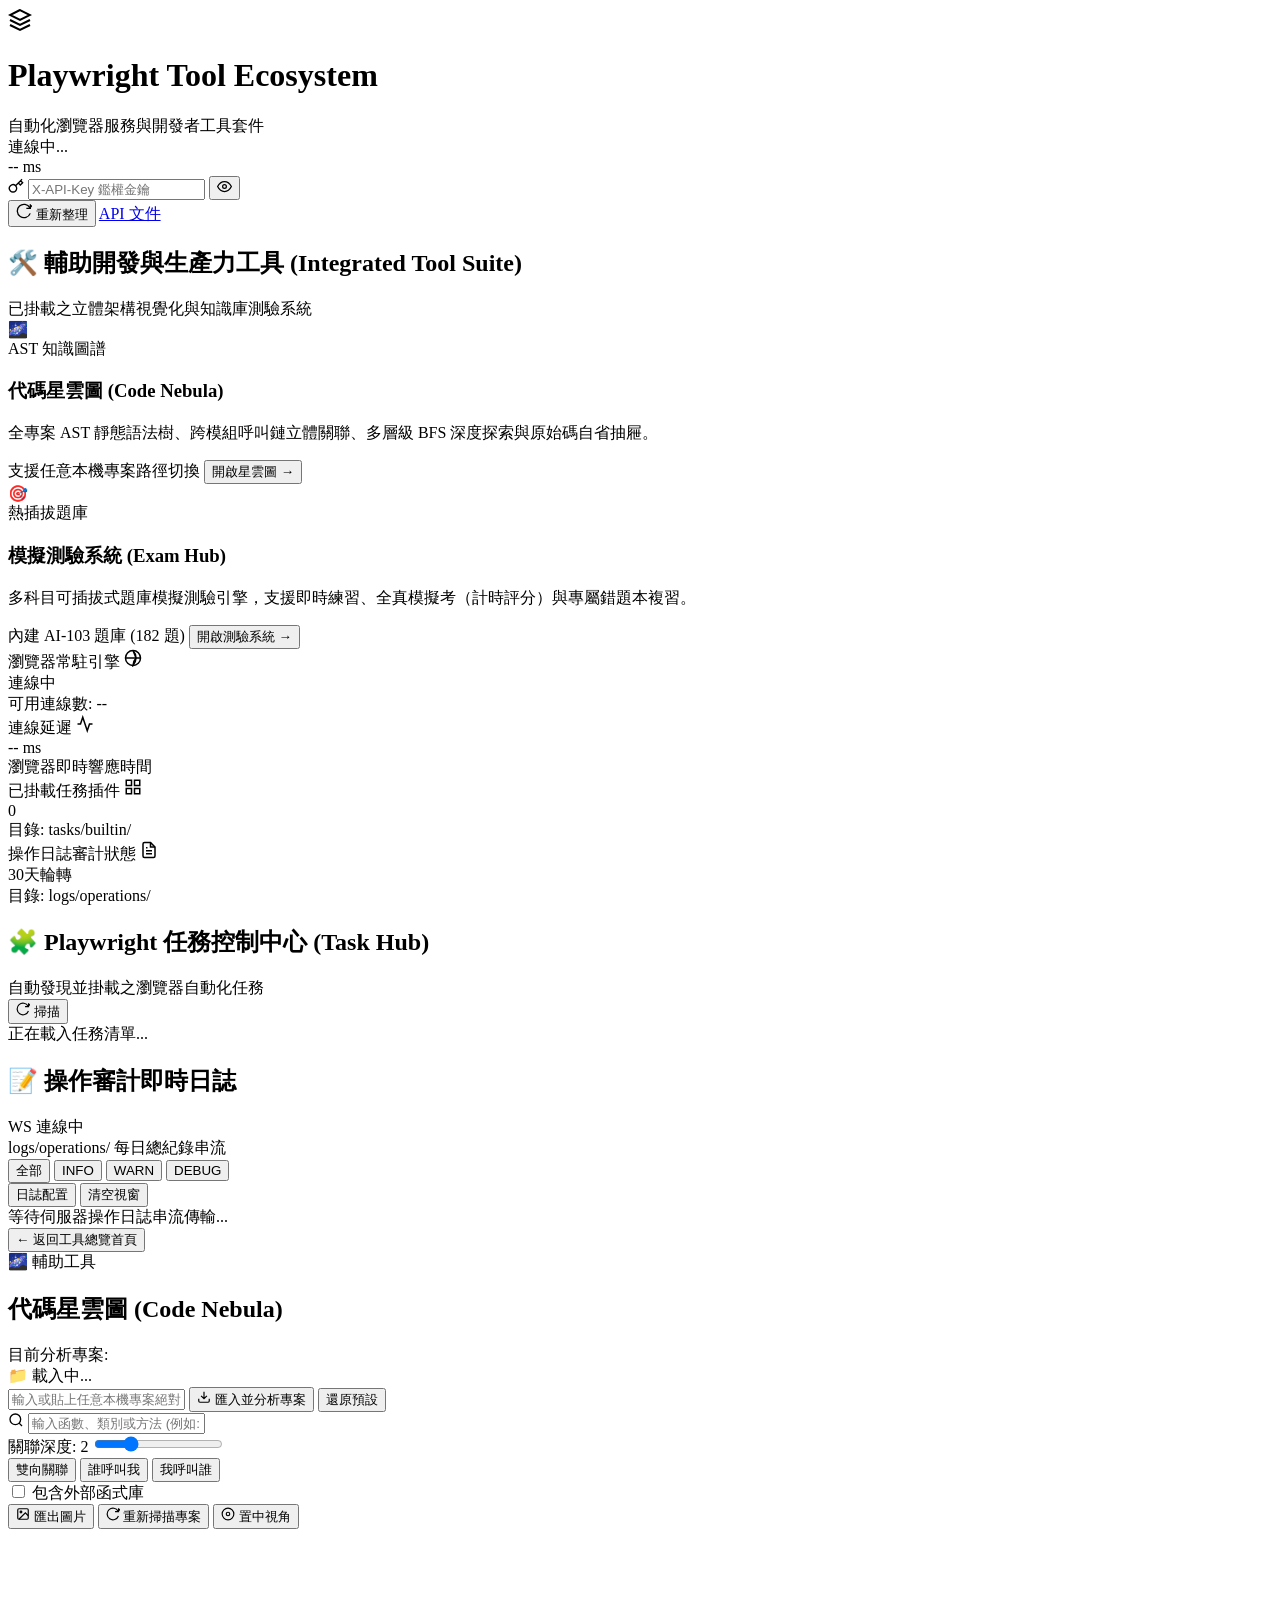
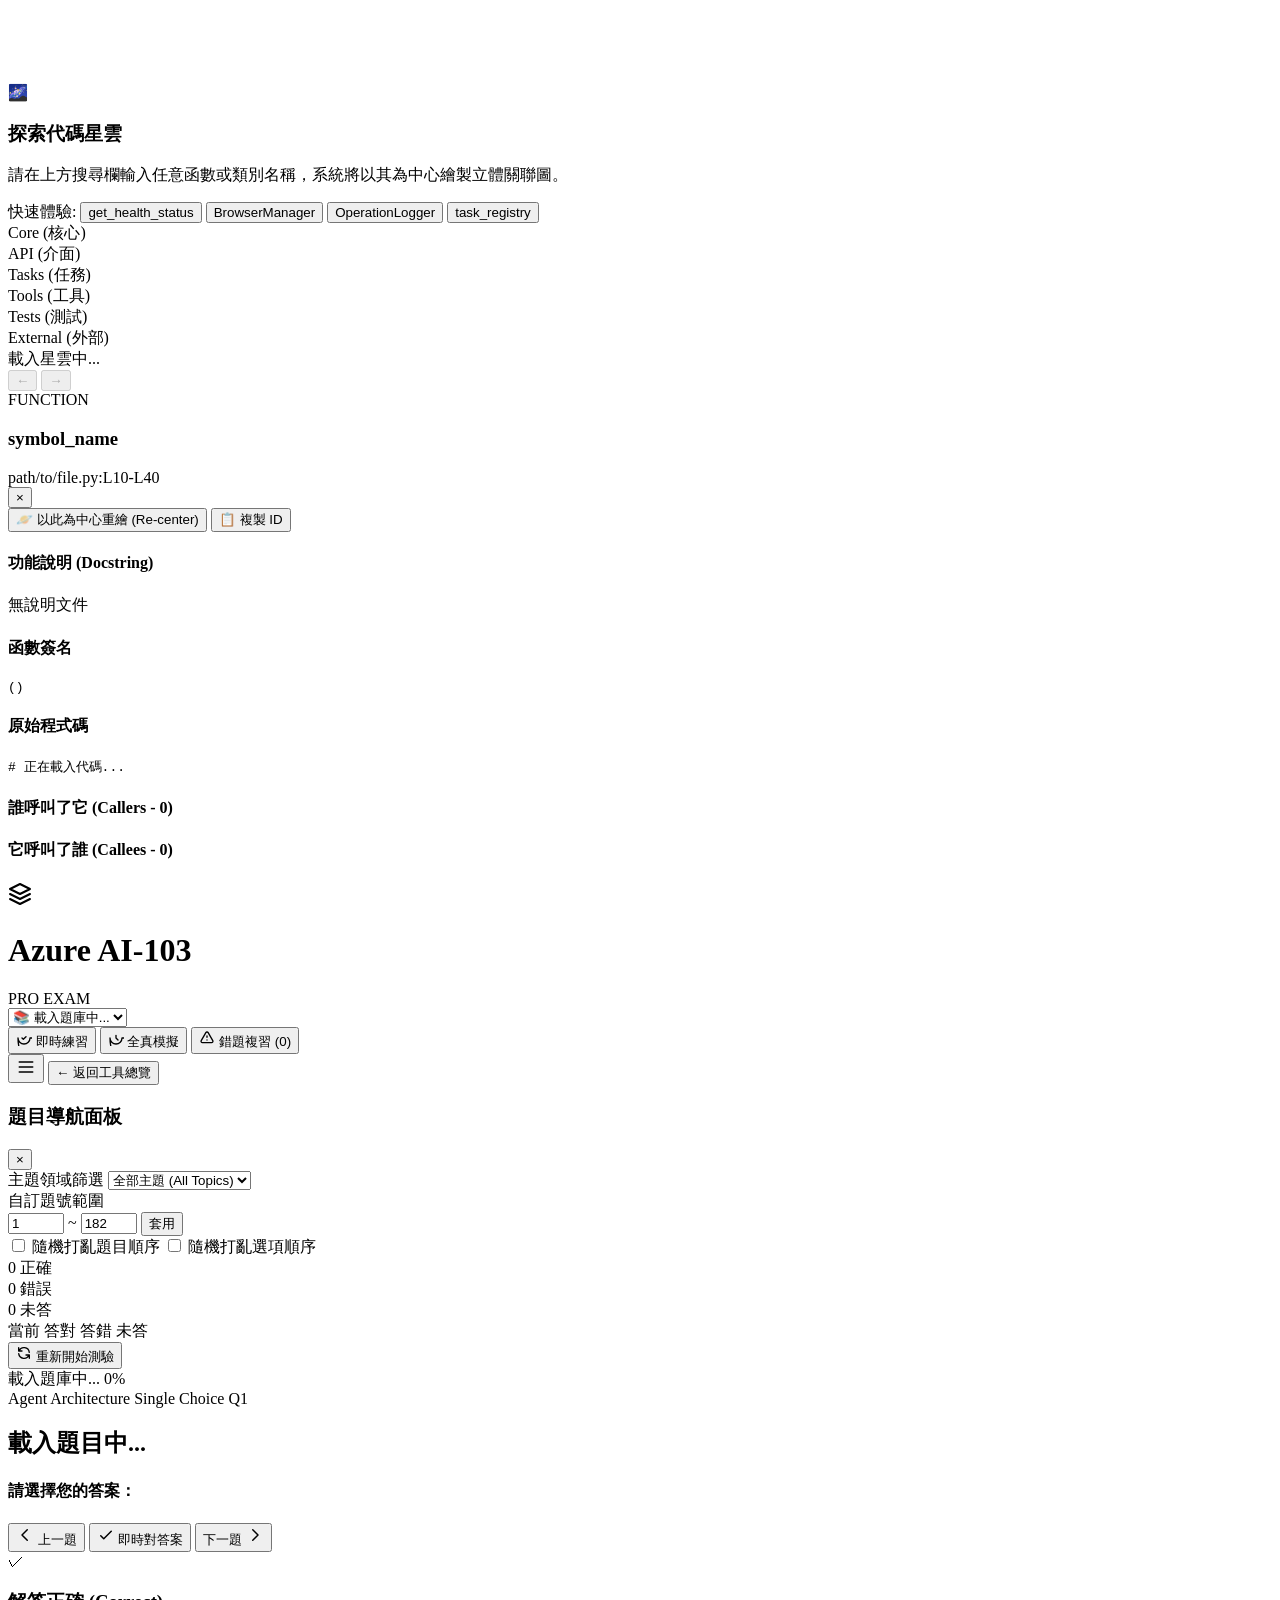
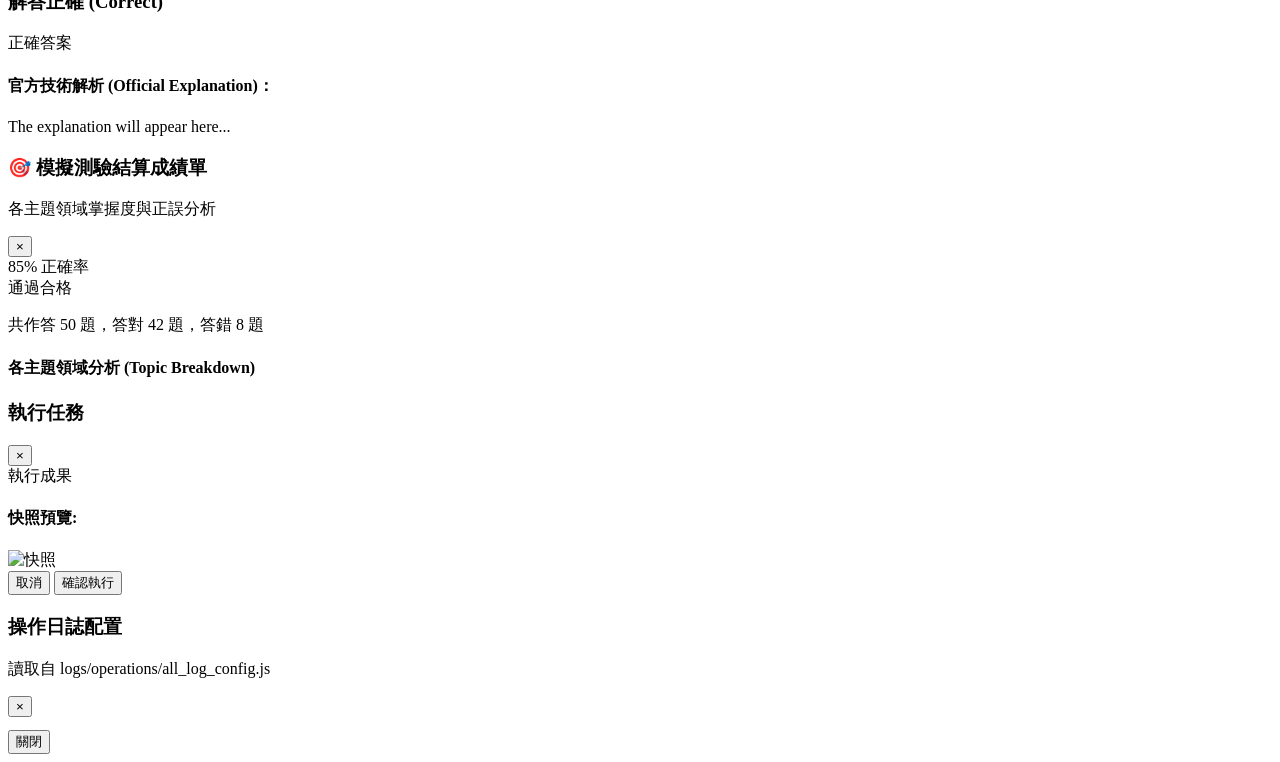
==== commit 1ba41593: "模擬測試程式V1.0" ====
--- a/web/index.html
+++ b/web/index.html
@@ -3,51 +3,31 @@
 <head>
   <meta charset="UTF-8">
   <meta name="viewport" content="width=device-width, initial-scale=1.0">
-  <title>Playwright Daemon | 控制台 & 代碼星雲圖</title>
+  <title>Playwright Automation & Tool Ecosystem</title>
+  <!-- Google Fonts: Inter & JetBrains Mono -->
   <link rel="preconnect" href="https://fonts.googleapis.com">
   <link rel="preconnect" href="https://fonts.gstatic.com" crossorigin>
-  <link href="https://fonts.googleapis.com/css2?family=Inter:wght@300;400;500;600;700&family=JetBrains+Mono:wght@400;500;600&display=swap" rel="stylesheet">
+  <link href="https://fonts.googleapis.com/css2?family=Inter:wght@300;400;500;600;700&family=JetBrains+Mono:wght@400;500;700&family=Outfit:wght@500;600;700;800&display=swap" rel="stylesheet">
   <link rel="stylesheet" href="/static/css/style.css">
 </head>
-<body class="dark-theme">
-  <!-- 背景流光特效層 -->
-  <div class="glow-bg-mesh"></div>
-
-  <div class="app-container">
-    <!-- 頂部導航列 -->
+<body>
+  <div class="app-wrapper">
+    <!-- 頂部導覽列 (Header) -->
     <header class="app-header">
       <div class="header-left">
         <div class="brand">
           <div class="brand-icon">
             <svg width="24" height="24" viewBox="0 0 24 24" fill="none" stroke="currentColor" stroke-width="2">
-              <polygon points="5 3 19 12 5 21 5 3"></polygon>
+              <polygon points="12 2 2 7 12 12 22 7 12 2"></polygon>
+              <polyline points="2 17 12 22 22 17"></polyline>
+              <polyline points="2 12 12 17 22 12"></polyline>
             </svg>
           </div>
-          <div class="brand-info">
-            <h1 class="brand-title">Playwright Daemon</h1>
-            <span class="brand-subtitle">常駐服務與代碼星雲架構圖</span>
-          </div>
-        </div>
-
-        <!-- 視圖切換分頁導航 -->
-        <nav class="nav-tabs">
-          <button id="tab-dashboard" class="nav-tab active" data-view="dashboard">
-            <svg width="16" height="16" viewBox="0 0 24 24" fill="none" stroke="currentColor" stroke-width="2">
-              <rect x="3" y="3" width="7" height="7"></rect>
-              <rect x="14" y="3" width="7" height="7"></rect>
-              <rect x="14" y="14" width="7" height="7"></rect>
-              <rect x="3" y="14" width="7" height="7"></rect>
-            </svg>
-            <span>任務控制台</span>
-          </button>
-          <button id="tab-nebula" class="nav-tab" data-view="nebula">
-            <svg width="16" height="16" viewBox="0 0 24 24" fill="none" stroke="currentColor" stroke-width="2">
-              <circle cx="12" cy="12" r="3"></circle>
-              <path d="M12 2v4m0 12v4M4.93 4.93l2.83 2.83m8.48 8.48l2.83 2.83M2 12h4m12 0h4M4.93 19.07l2.83-2.83m8.48-8.48l2.83-2.83"></path>
-            </svg>
-            <span>代碼星雲圖 (Code Nebula)</span>
-          </button>
-        </nav>
+          <div>
+            <h1 class="brand-title">Playwright Tool Ecosystem</h1>
+            <span class="brand-subtitle">自動化瀏覽器服務與開發者工具套件</span>
+          </div>
+        </div>
       </div>
 
       <div class="header-status-group">
@@ -82,9 +62,49 @@
     </header>
 
     <!-- =========================================================================
-         視圖 1：任務控制台 (Dashboard View)
+         視圖 1：主功能選單與控制中心 (Main Tool & Task Hub)
          ========================================================================= -->
     <div id="view-dashboard-container" class="view-container active">
+      <!-- 輔助工具箱功能選單卡片區 -->
+      <section class="tools-showcase-section">
+        <div class="section-title-bar">
+          <h2 class="section-heading">🛠️ 輔助開發與生產力工具 (Integrated Tool Suite)</h2>
+          <span class="section-desc">已掛載之立體架構視覺化與知識庫測驗系統</span>
+        </div>
+
+        <div class="tools-grid">
+          <!-- 工具卡片 1：代碼星雲圖 -->
+          <div class="tool-feature-card" id="open-tool-nebula-card">
+            <div class="tool-card-glow cyan"></div>
+            <div class="tool-card-header">
+              <div class="tool-icon-wrapper cyan">🌌</div>
+              <span class="tool-status-pill">AST 知識圖譜</span>
+            </div>
+            <h3 class="tool-card-title">代碼星雲圖 (Code Nebula)</h3>
+            <p class="tool-card-desc">全專案 AST 靜態語法樹、跨模組呼叫鏈立體關聯、多層級 BFS 深度探索與原始碼自省抽屜。</p>
+            <div class="tool-card-footer">
+              <span class="tool-meta-text">支援任意本機專案路徑切換</span>
+              <button class="btn btn-sm btn-primary" id="btn-enter-nebula">開啟星雲圖 &rarr;</button>
+            </div>
+          </div>
+
+          <!-- 工具卡片 2：模擬測驗系統 -->
+          <div class="tool-feature-card" id="open-tool-exam-card">
+            <div class="tool-card-glow violet"></div>
+            <div class="tool-card-header">
+              <div class="tool-icon-wrapper violet">🎯</div>
+              <span class="tool-status-pill">熱插拔題庫</span>
+            </div>
+            <h3 class="tool-card-title">模擬測驗系統 (Exam Hub)</h3>
+            <p class="tool-card-desc">多科目可插拔式題庫模擬測驗引擎，支援即時練習、全真模擬考（計時評分）與專屬錯題本複習。</p>
+            <div class="tool-card-footer">
+              <span class="tool-meta-text" id="tool-exam-meta-text">內建 AI-103 題庫 (182 題)</span>
+              <button class="btn btn-sm btn-primary" id="btn-enter-exam">開啟測驗系統 &rarr;</button>
+            </div>
+          </div>
+        </div>
+      </section>
+
       <!-- 統計核心指標卡片區 -->
       <section class="metrics-grid">
         <div class="metric-card">
@@ -94,7 +114,7 @@
               <svg width="18" height="18" viewBox="0 0 24 24" fill="none" stroke="currentColor" stroke-width="2">
                 <circle cx="12" cy="12" r="10"></circle>
                 <line x1="2" y1="12" x2="22" y2="12"></line>
-                <path d="M12 2a15.3 15.3 0 0 1 4 10 15.3 15.3 0 0 1-4 10 15.3 15.3 0 0 1-4-10 15.3 15.3 0 0 1 4-10z"></path>
+                <path d="M12 2a15.3 15.3 0 0 1 4 10 15.3 15.3 0 0 1-4 10 15.3 15.3 0 0 1 4-10z"></path>
               </svg>
             </span>
           </div>
@@ -155,8 +175,8 @@
         <section class="panel task-panel">
           <div class="panel-header">
             <div class="panel-title-group">
-              <h2 class="panel-title">任務控制中心 (Task Hub)</h2>
-              <span class="panel-caption">自動發現並掛載之 Playwright 任務</span>
+              <h2 class="panel-title">🧩 Playwright 任務控制中心 (Task Hub)</h2>
+              <span class="panel-caption">自動發現並掛載之瀏覽器自動化任務</span>
             </div>
             <button id="reload-tasks-btn" class="btn btn-sm btn-secondary" title="重新掃描任務">
               <svg width="14" height="14" viewBox="0 0 24 24" fill="none" stroke="currentColor" stroke-width="2">
@@ -176,7 +196,7 @@
           <div class="panel-header">
             <div class="panel-title-group">
               <div class="title-with-ws">
-                <h2 class="panel-title">操作審計即時日誌</h2>
+                <h2 class="panel-title">📝 操作審計即時日誌</h2>
                 <div id="ws-indicator" class="ws-badge ws-connecting" title="WebSocket 即時串流連線狀態">
                   <span class="pulse-dot-sm"></span>
                   <span id="ws-status-text">WS 連線中</span>
@@ -188,38 +208,38 @@
             <div class="log-controls">
               <div class="filter-chips">
                 <button class="chip active" data-filter="ALL">全部</button>
-                <button class="chip" data-filter="INFO">資訊</button>
-                <button class="chip" data-filter="SUCCESS">成功</button>
-                <button class="chip" data-filter="WARNING">警告</button>
-                <button class="chip" data-filter="ERROR">異常</button>
-                <button class="chip" data-filter="DEBUG">除錯</button>
-              </div>
-              <button id="clear-logs-btn" class="btn btn-sm btn-ghost" title="清空當前視窗日誌">清空</button>
-              <button id="view-config-btn" class="btn btn-sm btn-secondary" title="查看 all_log_config.js">日誌設定</button>
-            </div>
-          </div>
-
-          <div class="terminal-wrapper">
-            <div id="terminal-body" class="terminal-body">
-              <div class="terminal-line system-line">[系統啟動] 即時日誌連線就緒，等待操作事件...</div>
-            </div>
-            <div class="terminal-footer">
-              <span id="log-count-text">顯示 1 筆紀錄</span>
-              <label class="autoscroll-toggle">
-                <input type="checkbox" id="autoscroll-chk" checked>
-                <span>自動向下捲動</span>
-              </label>
-            </div>
+                <button class="chip" data-filter="INFO">INFO</button>
+                <button class="chip" data-filter="WARNING">WARN</button>
+                <button class="chip" data-filter="DEBUG">DEBUG</button>
+              </div>
+              <button id="view-config-btn" class="btn btn-xs btn-outline" title="查看操作日誌配置 (all_log_config.js)">日誌配置</button>
+              <button id="clear-logs-btn" class="btn btn-xs btn-ghost" title="清空終端機視窗">清空視窗</button>
+            </div>
+          </div>
+
+          <div id="log-terminal" class="terminal-window">
+            <div class="terminal-empty-hint">等待伺服器操作日誌串流傳輸...</div>
           </div>
         </section>
       </main>
     </div>
 
     <!-- =========================================================================
-         視圖 2：代碼星雲圖 (Code Nebula View)
+         視圖 2：代碼星雲圖工作區 (Code Nebula Workspace)
          ========================================================================= -->
     <div id="view-nebula-container" class="view-container">
       <section class="nebula-layout">
+        <!-- 專案工作區頂部返回導航列 -->
+        <div class="workspace-nav-bar">
+          <button id="nebula-back-to-hub-btn" class="btn btn-sm btn-secondary back-to-hub-btn">
+            &larr; 返回工具總覽首頁
+          </button>
+          <div class="workspace-title-group">
+            <span class="workspace-pill cyan">🌌 輔助工具</span>
+            <h2 class="workspace-title">代碼星雲圖 (Code Nebula)</h2>
+          </div>
+        </div>
+
         <!-- 專案目錄切換與自訂匯入列 -->
         <div class="nebula-project-bar">
           <div class="project-info-group">
@@ -339,7 +359,7 @@
             </div>
           </div>
 
-          <!-- 右側代碼自省抽屜 (Code Inspector Drawer) -->
+          <!-- 右側代碼自省抽屜 -->
           <aside id="nebula-inspector" class="inspector-drawer hidden">
             <div class="inspector-header">
               <div class="inspector-title-group">
@@ -366,19 +386,16 @@
             </div>
 
             <div class="inspector-body">
-              <!-- Docstring 說明 -->
               <div id="inspector-doc-group" class="inspector-section">
                 <h4 class="section-title">功能說明 (Docstring)</h4>
                 <div id="inspector-doc" class="docstring-content">無說明文件</div>
               </div>
 
-              <!-- 函式簽名 -->
               <div id="inspector-sig-group" class="inspector-section">
                 <h4 class="section-title">函數簽名</h4>
                 <pre id="inspector-sig" class="sig-code">()</pre>
               </div>
 
-              <!-- 原始碼預覽 -->
               <div class="inspector-section">
                 <h4 class="section-title">原始程式碼</h4>
                 <div class="code-viewer-wrapper">
@@ -386,13 +403,11 @@
                 </div>
               </div>
 
-              <!-- 上游調用者清單 -->
               <div class="inspector-section">
                 <h4 class="section-title">誰呼叫了它 (Callers - <span id="inspector-callers-count">0</span>)</h4>
                 <div id="inspector-callers-list" class="rel-chips-list"></div>
               </div>
 
-              <!-- 下游依賴清單 -->
               <div class="inspector-section">
                 <h4 class="section-title">它呼叫了誰 (Callees - <span id="inspector-callees-count">0</span>)</h4>
                 <div id="inspector-callees-list" class="rel-chips-list"></div>
@@ -402,10 +417,243 @@
         </div>
       </section>
     </div>
+
+    <!-- =========================================================================
+         視圖 3：模擬測驗系統工作區 (Exam Simulator Workspace - 原生設計還原)
+         ========================================================================= -->
+    <div id="view-exam-container" class="view-container">
+      <div class="exam-app-wrapper">
+        <!-- Top Navigation Header -->
+        <header class="navbar glass-panel">
+          <div class="logo-group">
+            <div class="logo-icon">
+              <svg width="24" height="24" viewBox="0 0 24 24" fill="none" xmlns="http://www.w3.org/2000/svg">
+                <path d="M12 2L2 7L12 12L22 7L12 2Z" stroke="currentColor" stroke-width="2" stroke-linecap="round" stroke-linejoin="round"/>
+                <path d="M2 17L12 22L22 17" stroke="currentColor" stroke-width="2" stroke-linecap="round" stroke-linejoin="round"/>
+                <path d="M2 12L12 17L22 12" stroke="currentColor" stroke-width="2" stroke-linecap="round" stroke-linejoin="round"/>
+              </svg>
+            </div>
+            <div class="logo-text">
+              <h1 id="exam-logo-title">Azure AI-103</h1>
+              <span class="badge">PRO EXAM</span>
+            </div>
+          </div>
+
+          <div class="header-controls">
+            <!-- 題庫切換下拉選單 (Bank Selector) -->
+            <div class="bank-selector-wrap">
+              <select id="exam-bank-select" class="custom-select bank-navbar-select" title="切換題庫科目">
+                <option value="ai-103">📚 載入題庫中...</option>
+              </select>
+            </div>
+
+            <!-- 三大模式按鈕 -->
+            <div class="mode-selector">
+              <button class="mode-btn active" id="btn-practice-mode" data-mode="practice">
+                <svg width="16" height="16" fill="none" stroke="currentColor" viewBox="0 0 24 24"><path stroke-linecap="round" stroke-linejoin="round" stroke-width="2" d="M9 12l2 2 4-4m6 2a9 9 0 11-18 0 9 9 9 0 0118 0z"/></svg>
+                即時練習
+              </button>
+              <button class="mode-btn" id="btn-exam-mode" data-mode="exam">
+                <svg width="16" height="16" fill="none" stroke="currentColor" viewBox="0 0 24 24"><path stroke-linecap="round" stroke-linejoin="round" stroke-width="2" d="M12 8v4l3 3m6-3a9 9 0 11-18 0 9 9 9 0 0118 0z"/></svg>
+                全真模擬
+              </button>
+              <button class="mode-btn" id="btn-wrong-mode" data-mode="wrong">
+                <svg width="16" height="16" fill="none" stroke="currentColor" viewBox="0 0 24 24"><path stroke-linecap="round" stroke-linejoin="round" stroke-width="2" d="M12 9v2m0 4h.01m-6.938 4h13.856c1.54 0 2.502-1.667 1.732-3L13.732 4c-.77-1.333-2.694-1.333-3.464 0L3.34 16c-.77 1.333.192 3 1.732 3z"/></svg>
+                錯題複習 (<span id="wrong-count-badge">0</span>)
+              </button>
+            </div>
+
+            <button class="icon-btn" id="btn-toggle-grid" title="開啟題目導航面板">
+              <svg width="20" height="20" fill="none" stroke="currentColor" viewBox="0 0 24 24"><path stroke-linecap="round" stroke-linejoin="round" stroke-width="2" d="M4 6h16M4 12h16M4 18h16"/></svg>
+            </button>
+
+            <button id="exam-back-to-hub-btn" class="btn btn-sm btn-secondary back-to-hub-btn" title="返回主畫面工具與任務中心">
+              &larr; 返回工具總覽
+            </button>
+          </div>
+        </header>
+
+        <!-- Main Content Grid -->
+        <main class="main-layout">
+          <!-- Left Sidebar / Drawer -->
+          <aside class="sidebar glass-panel" id="sidebar-drawer">
+            <div class="sidebar-header">
+              <h3>題目導航面板</h3>
+              <button class="close-sidebar-btn" id="btn-close-sidebar">&times;</button>
+            </div>
+
+            <div class="filter-box">
+              <label for="topic-filter">主題領域篩選</label>
+              <select id="topic-filter" class="custom-select">
+                <option value="ALL">全部主題 (All Topics)</option>
+              </select>
+            </div>
+
+            <div class="range-filter-box">
+              <label>自訂題號範圍</label>
+              <div class="range-inputs">
+                <input type="number" id="range-start" min="1" max="182" value="1" placeholder="起始">
+                <span class="range-separator">~</span>
+                <input type="number" id="range-end" min="1" max="182" value="182" placeholder="結束">
+                <button id="btn-apply-range" class="range-apply-btn" title="套用題號範圍">套用</button>
+              </div>
+            </div>
+
+            <div class="shuffle-toggle-box">
+              <label class="switch-label">
+                <input type="checkbox" id="chk-shuffle-q">
+                <span class="slider"></span>
+                <span class="label-text">隨機打亂題目順序</span>
+              </label>
+              <label class="switch-label">
+                <input type="checkbox" id="chk-shuffle-opt">
+                <span class="slider"></span>
+                <span class="label-text">隨機打亂選項順序</span>
+              </label>
+            </div>
+
+            <div class="quiz-stats-summary">
+              <div class="stat-pill correct-pill">
+                <span class="stat-num" id="stat-correct">0</span>
+                <span class="stat-label">正確</span>
+              </div>
+              <div class="stat-pill incorrect-pill">
+                <span class="stat-num" id="stat-incorrect">0</span>
+                <span class="stat-label">錯誤</span>
+              </div>
+              <div class="stat-pill pending-pill">
+                <span class="stat-num" id="stat-unanswered">0</span>
+                <span class="stat-label">未答</span>
+              </div>
+            </div>
+
+            <div class="question-grid-container">
+              <div class="grid-legend">
+                <span><i class="dot current"></i> 當前</span>
+                <span><i class="dot correct"></i> 答對</span>
+                <span><i class="dot incorrect"></i> 答錯</span>
+                <span><i class="dot unanswered"></i> 未答</span>
+              </div>
+              <div class="question-grid" id="question-grid">
+                <!-- Dynamic grid items generated via JS -->
+              </div>
+            </div>
+
+            <button class="reset-btn" id="btn-reset-quiz">
+              <svg width="16" height="16" fill="none" stroke="currentColor" viewBox="0 0 24 24"><path stroke-linecap="round" stroke-linejoin="round" stroke-width="2" d="M4 4v5h.582m15.356 2A8.001 8.001 0 004.582 9m0 0H9m11 11v-5h-.581m0 0a8.003 8.003 0 01-15.357-2m15.357 2H15"/></svg>
+              重新開始測驗
+            </button>
+          </aside>
+
+          <!-- Center Quiz Stage -->
+          <section class="quiz-stage">
+            <!-- Progress Bar -->
+            <div class="progress-bar-container glass-panel">
+              <div class="progress-info">
+                <span id="progress-text">載入題庫中...</span>
+                <span id="progress-percent">0%</span>
+              </div>
+              <div class="progress-track">
+                <div class="progress-fill" id="progress-fill" style="width: 0%"></div>
+              </div>
+            </div>
+
+            <!-- Question Card -->
+            <div class="question-card glass-panel" id="question-card">
+              <div class="card-meta">
+                <span class="topic-tag" id="q-topic">Agent Architecture</span>
+                <span class="qtype-tag" id="q-type">Single Choice</span>
+                <span class="qid-tag" id="q-id">Q1</span>
+              </div>
+
+              <!-- Question Body with Title and Optional Case Study -->
+              <div class="question-body">
+                <div id="q-case-study" class="case-study-box hidden">
+                  <!-- Dynamically populated if question belongs to a Case Study -->
+                </div>
+                <h2 class="question-title" id="q-title">載入題目中...</h2>
+              </div>
+
+              <!-- Interactive Options Container -->
+              <div class="interactive-area">
+                <h4>請選擇您的答案：</h4>
+                <div class="options-group" id="options-group">
+                  <!-- Dynamic Option Buttons generated via JS -->
+                </div>
+              </div>
+
+              <!-- Action Bar -->
+              <div class="action-bar">
+                <button class="nav-btn" id="btn-prev-q">
+                  <svg width="18" height="18" fill="none" stroke="currentColor" viewBox="0 0 24 24"><path stroke-linecap="round" stroke-linejoin="round" stroke-width="2" d="M15 19l-7-7 7-7"/></svg>
+                  上一題
+                </button>
+
+                <button class="primary-btn" id="btn-check-answer">
+                  <svg width="18" height="18" fill="none" stroke="currentColor" viewBox="0 0 24 24"><path stroke-linecap="round" stroke-linejoin="round" stroke-width="2" d="M5 13l4 4L19 7"/></svg>
+                  即時對答案
+                </button>
+
+                <button class="nav-btn" id="btn-next-q">
+                  下一題
+                  <svg width="18" height="18" fill="none" stroke="currentColor" viewBox="0 0 24 24"><path stroke-linecap="round" stroke-linejoin="round" stroke-width="2" d="M9 5l7 7-7 7"/></svg>
+                </button>
+              </div>
+
+              <!-- Explanation Panel (Hidden by default, shown after check) -->
+              <div class="explanation-panel hidden" id="explanation-panel">
+                <div class="exp-header">
+                  <div class="exp-title-group">
+                    <span class="exp-icon" id="exp-status-icon">✓</span>
+                    <h3 id="exp-status-title">解答正確 (Correct)</h3>
+                  </div>
+                  <span class="correct-answer-label" id="exp-correct-answer-text">正確答案</span>
+                </div>
+                <div class="exp-body">
+                  <h4>官方技術解析 (Official Explanation)：</h4>
+                  <p id="exp-text">The explanation will appear here...</p>
+                </div>
+              </div>
+            </div>
+          </section>
+        </main>
+      </div>
+    </div>
   </div>
 
+  <!-- 模擬考結算成績單 Modal -->
+  <div id="exam-result-modal" class="modal-backdrop hidden">
+    <div class="modal-dialog modal-exam-result">
+      <div class="modal-header">
+        <div>
+          <h3 class="modal-title">🎯 模擬測驗結算成績單</h3>
+          <p class="modal-subtitle">各主題領域掌握度與正誤分析</p>
+        </div>
+        <button id="exam-close-result-modal-btn" class="icon-btn close-btn">&times;</button>
+      </div>
+
+      <div class="modal-body">
+        <div class="score-hero">
+          <div class="score-circle">
+            <span class="score-big" id="exam-result-score-text">85%</span>
+            <span class="score-label">正確率</span>
+          </div>
+          <div class="score-status-box">
+            <span id="exam-result-pass-badge" class="status-badge status-operational">通過合格</span>
+            <p id="exam-result-summary-text" class="score-summary-p">共作答 50 題，答對 42 題，答錯 8 題</p>
+          </div>
+        </div>
+
+        <div class="topic-breakdown-section">
+          <h4 class="section-title">各主題領域分析 (Topic Breakdown)</h4>
+          <div id="exam-result-topic-breakdown" class="topic-breakdown-list"></div>
+        </div>
+      </div>
+    </div>
+  </div>
+
   <!-- 任務執行輸入表單 Modal -->
-  <div id="task-modal" class="modal-backdrop">
+  <div id="task-modal" class="modal-backdrop hidden">
     <div class="modal-dialog">
       <div class="modal-header">
         <div>
@@ -422,39 +670,37 @@
 
         <div id="task-result-box" class="result-box hidden">
           <div class="result-box-header">
-            <span id="result-status-badge" class="badge">執行結果</span>
-            <span id="result-time" class="text-muted"></span>
-          </div>
-          <pre id="result-json-output" class="json-code"></pre>
+            <span class="result-title">執行成果</span>
+            <span id="result-status-badge" class="status-badge"></span>
+            <span id="result-time" class="result-time"></span>
+          </div>
+          <pre id="result-json-output" class="result-pre"></pre>
           <div id="result-screenshot-wrapper" class="screenshot-wrapper hidden">
-            <h4>產出畫面快照</h4>
-            <img id="result-screenshot-img" src="" alt="任務截圖">
+            <h4>快照預覽:</h4>
+            <img id="result-screenshot-img" src="" alt="快照">
           </div>
         </div>
       </div>
 
       <div class="modal-footer">
-        <button id="modal-cancel-btn" class="btn btn-ghost">關閉</button>
-        <button id="modal-submit-btn" class="btn btn-primary">
-          <span class="btn-spinner hidden"></span>
-          <span class="btn-text">立即執行任務</span>
-        </button>
+        <button id="cancel-task-btn" class="btn btn-secondary">取消</button>
+        <button id="submit-task-btn" class="btn btn-primary">確認執行</button>
       </div>
     </div>
   </div>
 
-  <!-- all_log_config.js 檢視 Modal -->
-  <div id="config-modal" class="modal-backdrop">
+  <!-- 日誌配置 Modal -->
+  <div id="config-modal" class="modal-backdrop hidden">
     <div class="modal-dialog">
       <div class="modal-header">
         <div>
-          <h3 class="modal-title">操作日誌配置設定</h3>
-          <p class="modal-subtitle">路徑: logs/operations/all_log_config.js</p>
+          <h3 class="modal-title">操作日誌配置</h3>
+          <p class="modal-subtitle">讀取自 logs/operations/all_log_config.js</p>
         </div>
         <button id="close-config-modal-btn" class="icon-btn close-btn">&times;</button>
       </div>
       <div class="modal-body">
-        <pre id="config-json-output" class="json-code js-code"></pre>
+        <pre id="config-json-output" class="config-pre"></pre>
       </div>
       <div class="modal-footer">
         <button id="config-modal-close-btn" class="btn btn-secondary">關閉</button>
@@ -462,11 +708,10 @@
     </div>
   </div>
 
-  <!-- 載入 D3.js 力導向圖形庫 -->
+  <!-- 引入前端腳本 (依賴層優先) -->
   <script src="/static/vendor/d3.min.js"></script>
-  <!-- 載入代碼星雲圖模組 -->
   <script src="/static/js/nebula.js"></script>
-  <!-- 載入控制台主應用程式 -->
+  <script src="/static/js/exam.js"></script>
   <script src="/static/js/app.js"></script>
 </body>
 </html>
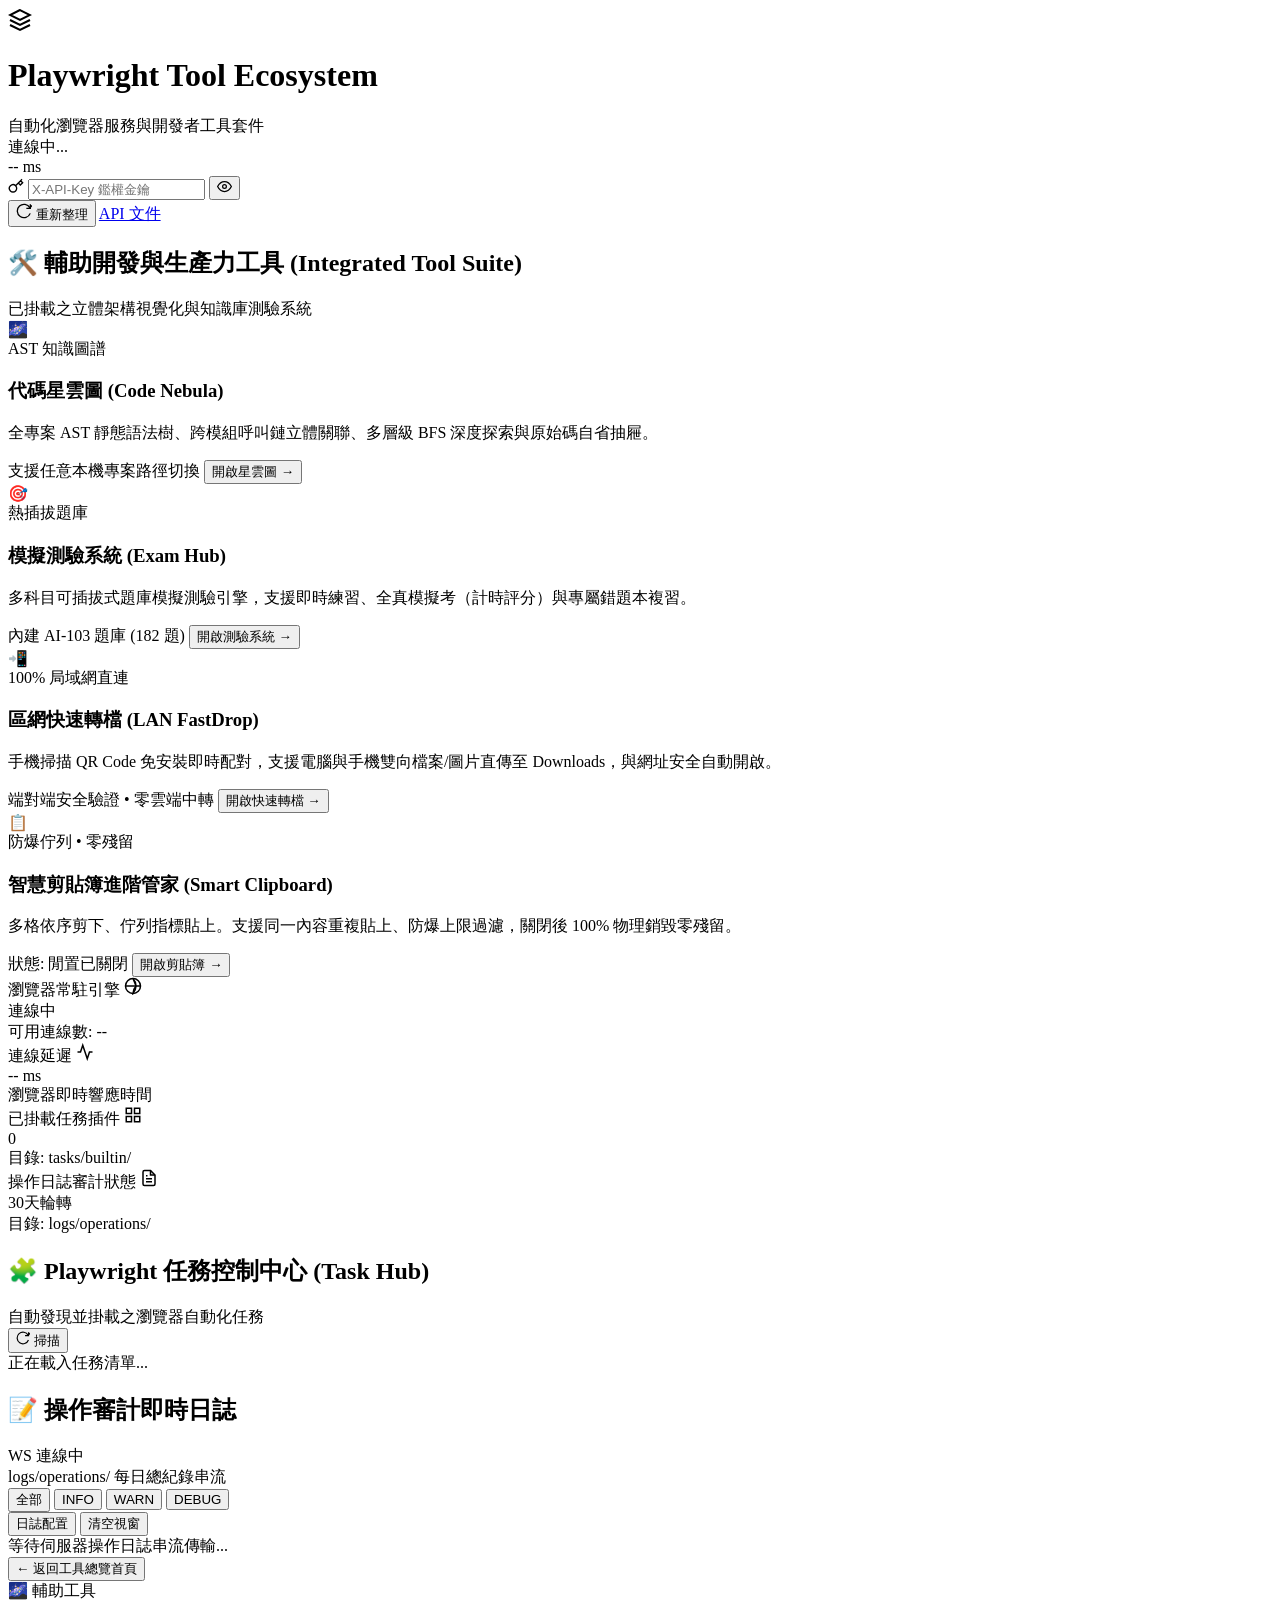
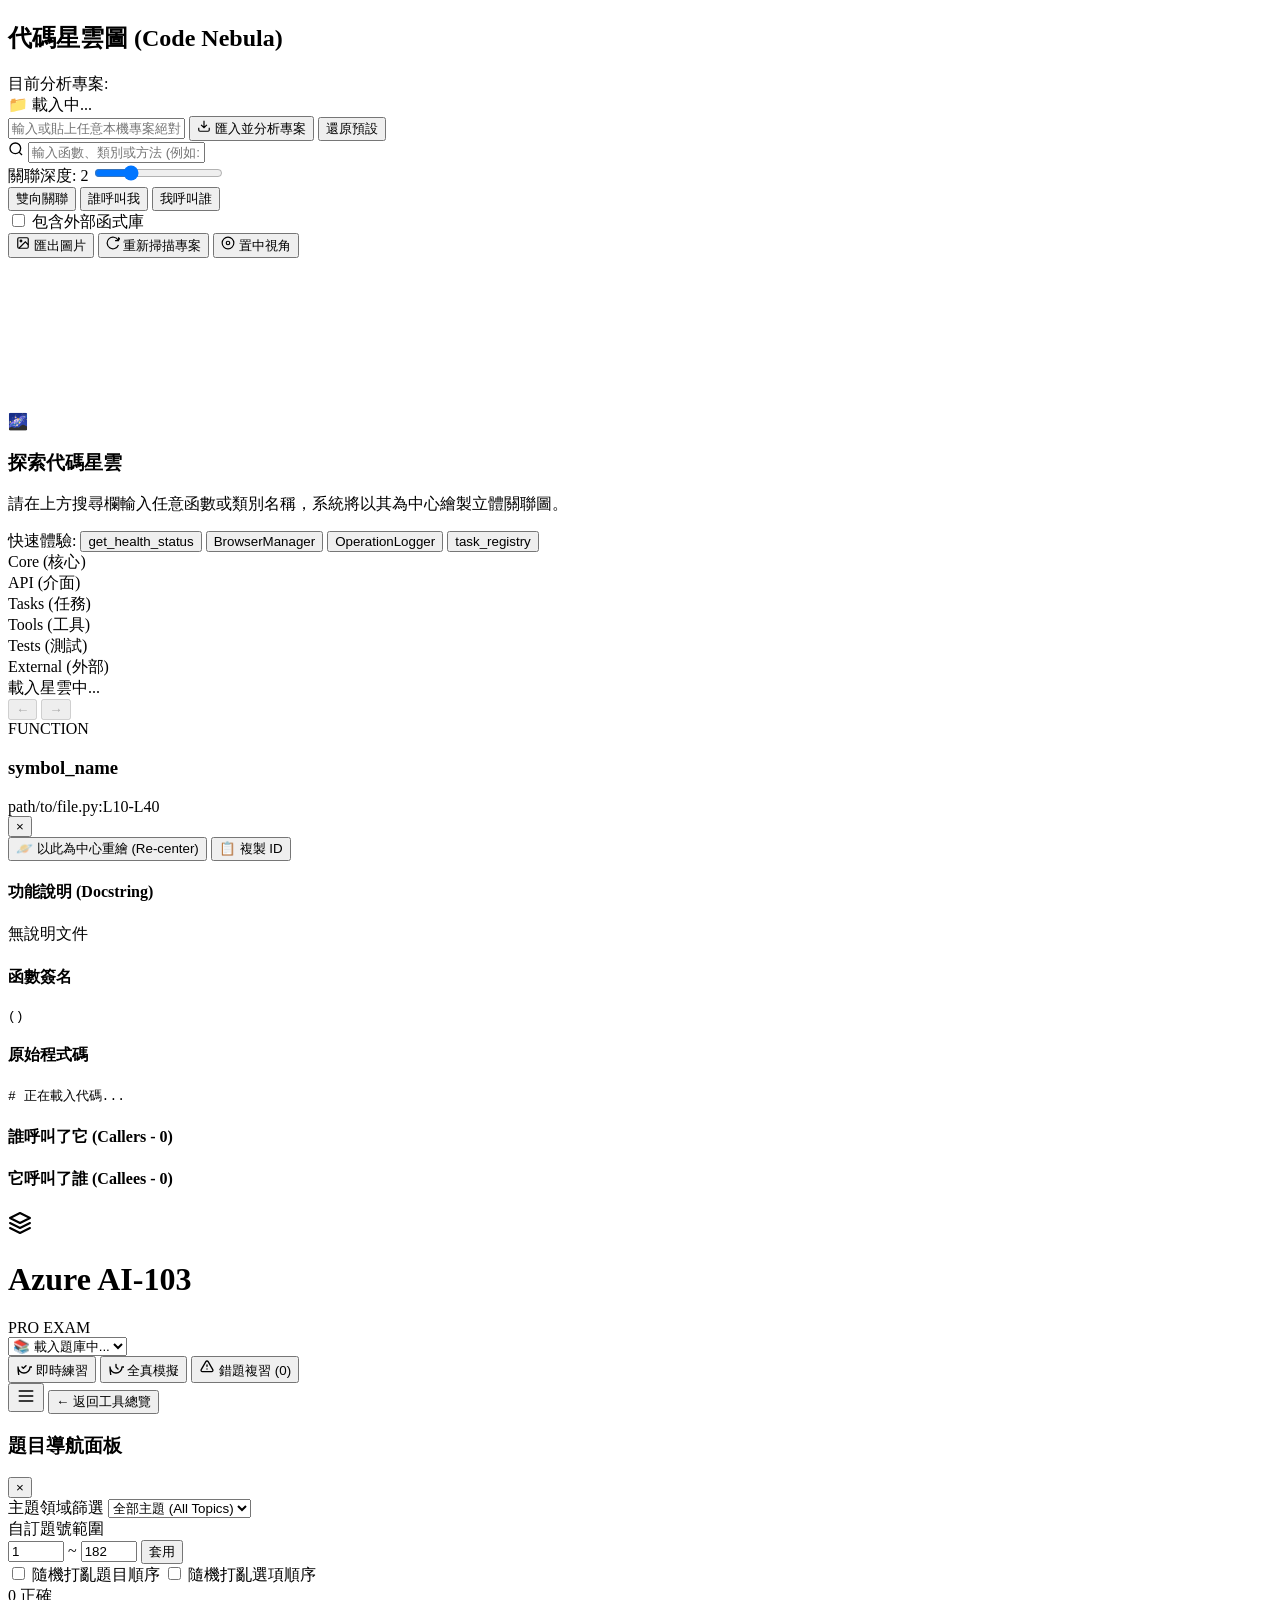
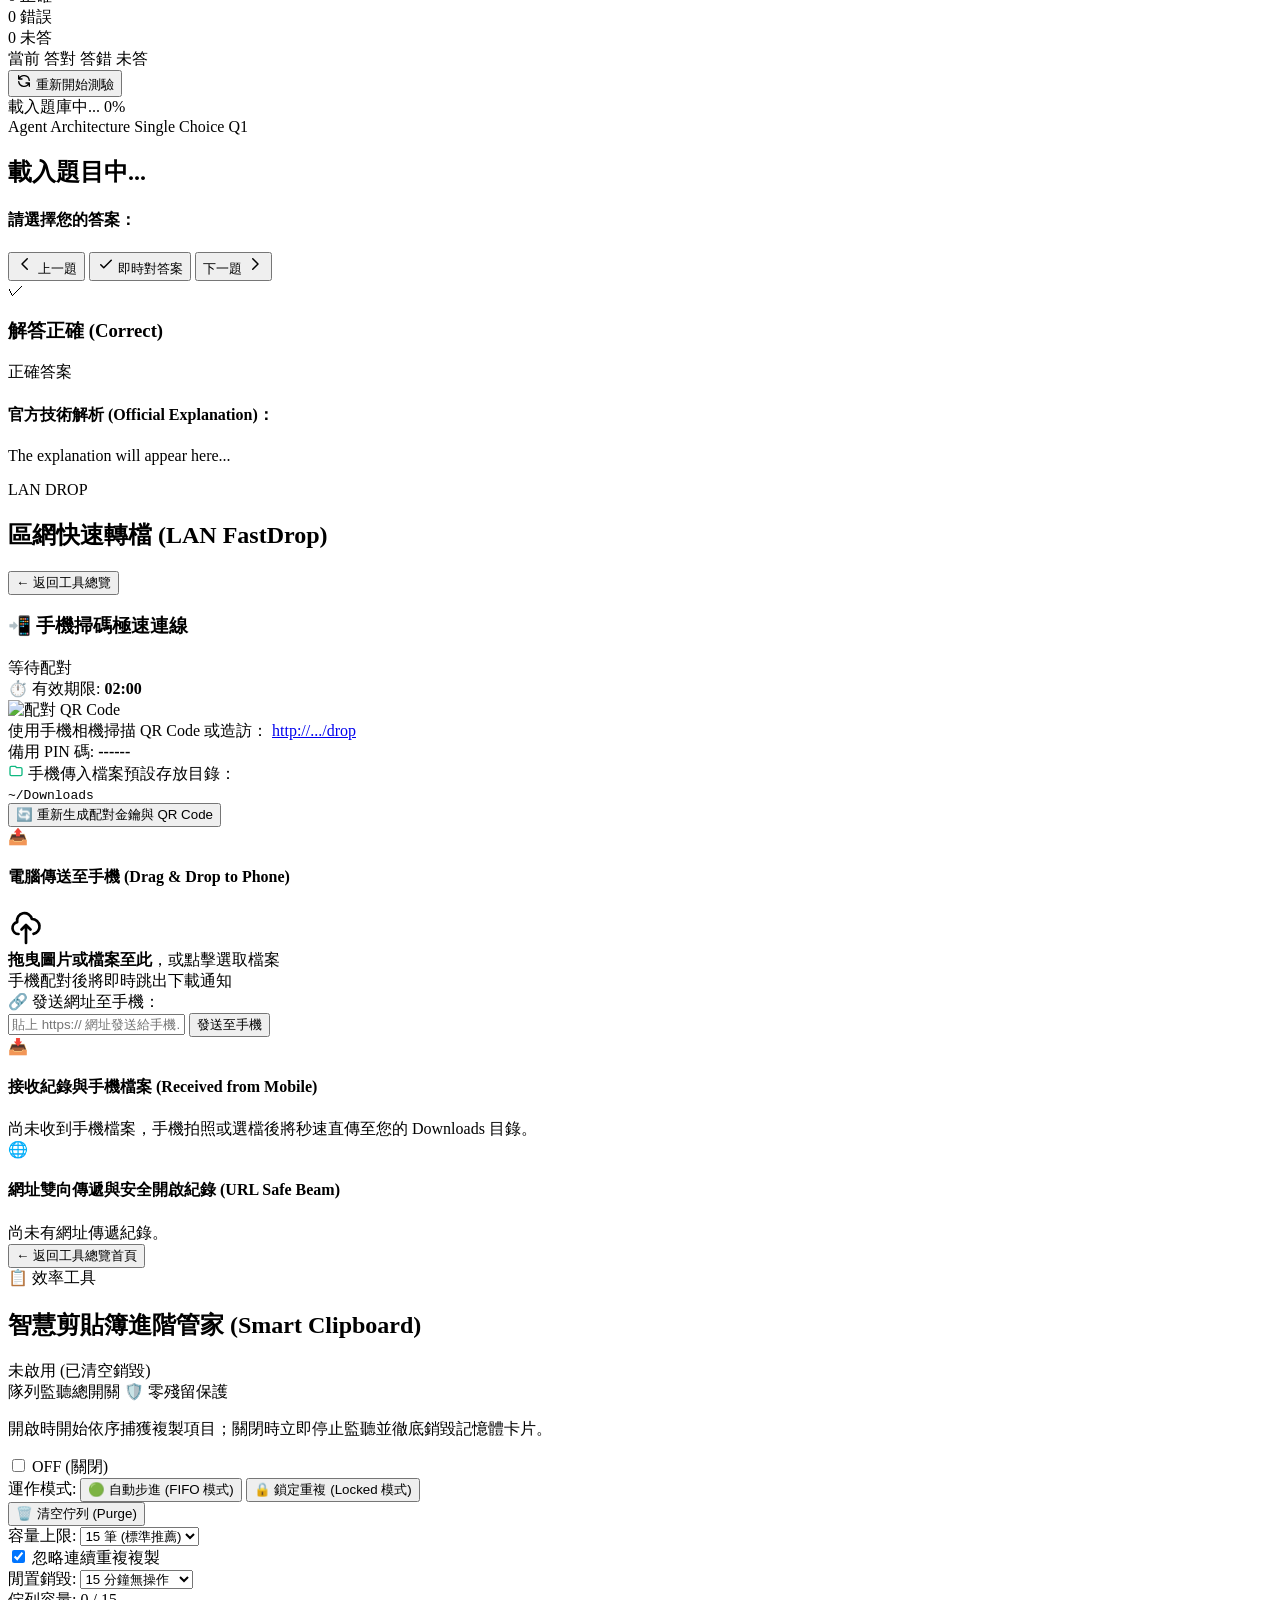
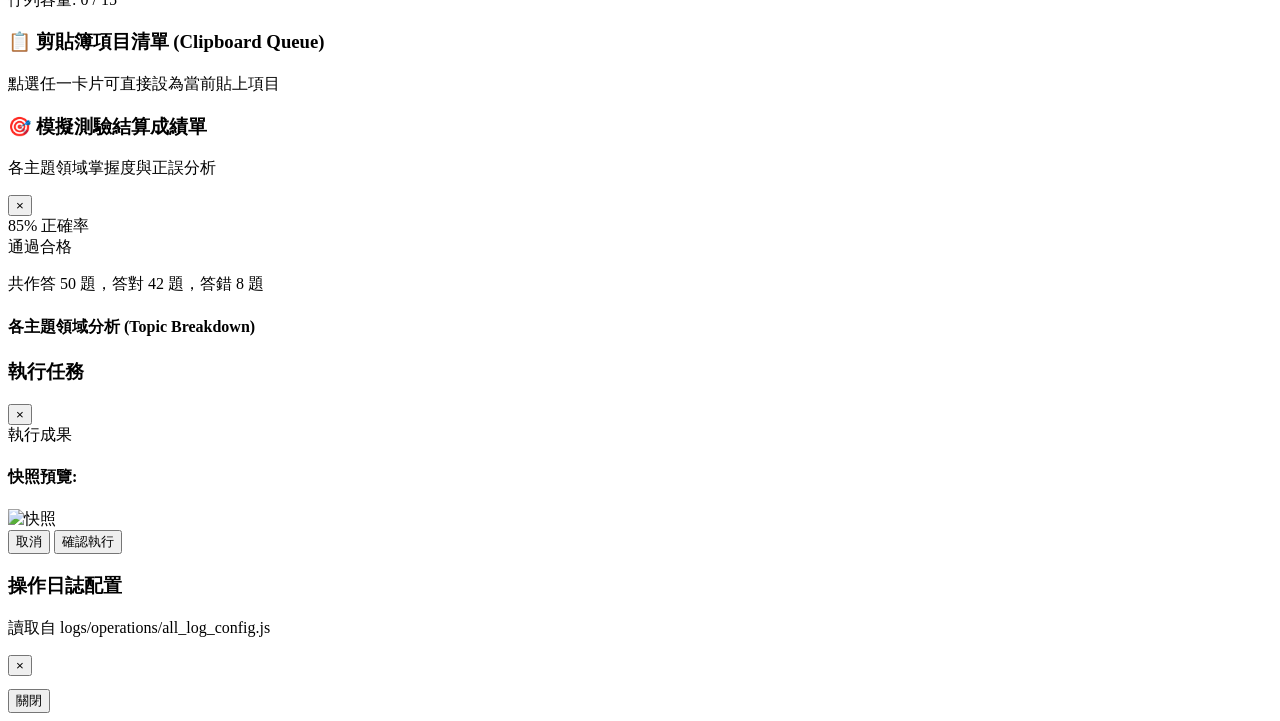
==== commit 708d13bc: "批量複製貼上V1.0" ====
--- a/web/index.html
+++ b/web/index.html
@@ -102,6 +102,36 @@
               <button class="btn btn-sm btn-primary" id="btn-enter-exam">開啟測驗系統 &rarr;</button>
             </div>
           </div>
+
+          <!-- 工具卡片 3：區網快速轉檔 -->
+          <div class="tool-feature-card" id="open-tool-drop-card">
+            <div class="tool-card-glow emerald"></div>
+            <div class="tool-card-header">
+              <div class="tool-icon-wrapper emerald">📲</div>
+              <span class="tool-status-pill">100% 局域網直連</span>
+            </div>
+            <h3 class="tool-card-title">區網快速轉檔 (LAN FastDrop)</h3>
+            <p class="tool-card-desc">手機掃描 QR Code 免安裝即時配對，支援電腦與手機雙向檔案/圖片直傳至 Downloads，與網址安全自動開啟。</p>
+            <div class="tool-card-footer">
+              <span class="tool-meta-text">端對端安全驗證 • 零雲端中轉</span>
+              <button class="btn btn-sm btn-primary" id="btn-enter-drop">開啟快速轉檔 &rarr;</button>
+            </div>
+          </div>
+
+          <!-- 工具卡片 4：智慧剪貼簿進階管家 -->
+          <div class="tool-feature-card" id="open-tool-clipboard-card">
+            <div class="tool-card-glow amber"></div>
+            <div class="tool-card-header">
+              <div class="tool-icon-wrapper amber">📋</div>
+              <span class="tool-status-pill">防爆佇列 • 零殘留</span>
+            </div>
+            <h3 class="tool-card-title">智慧剪貼簿進階管家 (Smart Clipboard)</h3>
+            <p class="tool-card-desc">多格依序剪下、佇列指標貼上。支援同一內容重複貼上、防爆上限過濾，關閉後 100% 物理銷毀零殘留。</p>
+            <div class="tool-card-footer">
+              <span class="tool-meta-text" id="clipboard-hub-meta-text">狀態: 閒置已關閉</span>
+              <button class="btn btn-sm btn-primary" id="btn-enter-clipboard">開啟剪貼簿 &rarr;</button>
+            </div>
+          </div>
         </div>
       </section>
 
@@ -621,6 +651,266 @@
     </div>
   </div>
 
+  <!-- =========================================================================
+       視圖 4：區網快速轉檔 (LAN FastDrop Workspace)
+       ========================================================================= -->
+  <div id="view-drop-container" class="view-container">
+    <div class="drop-workspace-wrapper">
+      <!-- 頂部工作區導航 -->
+      <header class="workspace-nav-bar">
+        <div class="workspace-title-group">
+          <span class="workspace-pill emerald">LAN DROP</span>
+          <h2 class="workspace-title">區網快速轉檔 (LAN FastDrop)</h2>
+        </div>
+        <div class="workspace-actions">
+          <button class="btn btn-sm btn-secondary" id="drop-back-to-hub-btn">
+            &larr; 返回工具總覽
+          </button>
+        </div>
+      </header>
+
+      <!-- 主操作分割佈局 -->
+      <div class="drop-main-layout">
+        <!-- 左側：連線雷達與配對面板 -->
+        <div class="drop-radar-panel">
+          <div class="radar-header">
+            <h3>📲 手機掃碼極速連線</h3>
+            <div id="drop-status-badge" class="drop-status-badge">
+              <span class="drop-status-dot"></span>
+              <span id="drop-status-text">等待配對</span>
+            </div>
+          </div>
+
+          <!-- QR Code 與配對資訊 -->
+          <div class="qr-code-box" id="drop-qr-code-box">
+            <!-- 2 分鐘時效倒數警示 -->
+            <div id="drop-timer-badge" class="drop-timer-badge">
+              <span class="timer-icon">⏱️</span>
+              <span>有效期限: </span>
+              <strong id="drop-countdown-text">02:00</strong>
+            </div>
+
+            <div class="qr-view-wrapper">
+              <img id="drop-qr-img" src="" alt="配對 QR Code" class="qr-image" />
+              <!-- 過期遮罩層 (主動銷毀舊碼防護) -->
+              <div id="drop-qr-expired-overlay" class="qr-expired-overlay" style="display: none;">
+                <div class="expired-icon">⏳</div>
+                <div class="expired-title">金鑰已過期失效</div>
+                <div class="expired-desc">舊 QR Code 與 PIN 碼已安全銷毀</div>
+                <button id="btn-regen-expired" class="btn btn-sm btn-primary">重新生成金鑰</button>
+              </div>
+            </div>
+
+            <div class="qr-info-group">
+              <span class="qr-hint-text">使用手機相機掃描 QR Code 或造訪：</span>
+              <a id="drop-lan-url" href="#" target="_blank" class="lan-url-link">http://.../drop</a>
+              <div class="pin-code-badge" id="drop-pin-code-badge">
+                備用 PIN 碼: <strong id="drop-pin-code">------</strong>
+              </div>
+            </div>
+          </div>
+
+          <!-- 儲存目錄提示 -->
+          <div class="storage-location-box">
+            <div class="storage-header">
+              <svg width="16" height="16" fill="none" stroke="#10b981" viewBox="0 0 24 24"><path stroke-linecap="round" stroke-linejoin="round" stroke-width="2" d="M3 7v10a2 2 0 002 2h14a2 2 0 002-2V9a2 2 0 00-2-2h-6l-2-2H5a2 2 0 00-2 2z"/></svg>
+              <span>手機傳入檔案預設存放目錄：</span>
+            </div>
+            <code id="drop-downloads-path" class="downloads-path-code">~/Downloads</code>
+          </div>
+
+          <button id="btn-new-drop-session" class="btn btn-secondary btn-block">
+            🔄 重新生成配對金鑰與 QR Code
+          </button>
+        </div>
+
+        <!-- 右側：雙向檔案與網址傳遞工作區 -->
+        <div class="drop-stage-panel">
+          <!-- 電腦 ➔ 手機 傳送區 -->
+          <div class="drop-section-card">
+            <div class="section-card-header">
+              <div class="header-left">
+                <span class="icon-circle blue">📤</span>
+                <h4>電腦傳送至手機 (Drag & Drop to Phone)</h4>
+              </div>
+            </div>
+
+            <input type="file" id="desktop-file-input" multiple style="display: none;" />
+            <div class="desktop-drop-zone" id="desktop-drop-zone">
+              <svg width="36" height="36" fill="none" stroke="currentColor" viewBox="0 0 24 24"><path stroke-linecap="round" stroke-linejoin="round" stroke-width="1.8" d="M7 16a4 4 0 01-.88-7.903A5 5 0 1115.9 6L16 6a5 5 0 011 9.9M15 13l-3-3m0 0l-3 3m3-3v12"/></svg>
+              <div class="drop-prompt-text">
+                <strong>拖曳圖片或檔案至此</strong>，或點擊選取檔案
+              </div>
+              <span class="drop-sub-text">手機配對後將即時跳出下載通知</span>
+            </div>
+
+            <div class="desktop-upload-progress" id="desktop-upload-progress" style="display: none;">
+              <div class="progress-track"><div class="progress-fill" id="desktop-progress-fill"></div></div>
+              <span class="progress-text" id="desktop-progress-text">傳送中...</span>
+            </div>
+
+            <!-- 網址傳遞區 -->
+            <div class="url-transfer-subgroup">
+              <label>🔗 發送網址至手機：</label>
+              <div class="url-input-wrap">
+                <input type="url" id="desktop-url-input" class="form-input" placeholder="貼上 https:// 網址發送給手機..." />
+                <button id="btn-desktop-send-url" class="btn btn-primary">發送至手機</button>
+              </div>
+            </div>
+          </div>
+
+          <!-- 手機 ➔ 電腦 接收紀錄區 -->
+          <div class="drop-section-card feed-card">
+            <div class="section-card-header">
+              <div class="header-left">
+                <span class="icon-circle green">📥</span>
+                <h4>接收紀錄與手機檔案 (Received from Mobile)</h4>
+              </div>
+            </div>
+
+            <div class="transfers-history-feed" id="drop-received-files-list">
+              <div class="empty-state-text">
+                尚未收到手機檔案，手機拍照或選檔後將秒速直傳至您的 Downloads 目錄。
+              </div>
+            </div>
+          </div>
+
+          <!-- 網址同步紀錄區 -->
+          <div class="drop-section-card feed-card">
+            <div class="section-card-header">
+              <div class="header-left">
+                <span class="icon-circle purple">🌐</span>
+                <h4>網址雙向傳遞與安全開啟紀錄 (URL Safe Beam)</h4>
+              </div>
+            </div>
+
+            <div class="transfers-history-feed" id="drop-url-history-list">
+              <div class="empty-state-text">
+                尚未有網址傳遞紀錄。
+              </div>
+            </div>
+          </div>
+        </div>
+      </div>
+    </div>
+  </div>
+
+  <!-- =========================================================================
+       視圖 4：智慧剪貼簿進階管家 (Smart Clipboard Workspace)
+       ========================================================================= -->
+  <div id="view-clipboard-container" class="view-container">
+    <div class="clipboard-layout">
+      <!-- 頂部導航列 -->
+      <div class="workspace-nav-bar">
+        <button id="clipboard-back-to-hub-btn" class="btn btn-sm btn-secondary back-to-hub-btn">
+          &larr; 返回工具總覽首頁
+        </button>
+        <div class="workspace-title-group">
+          <span class="workspace-pill amber">📋 效率工具</span>
+          <h2 class="workspace-title">智慧剪貼簿進階管家 (Smart Clipboard)</h2>
+        </div>
+        <div class="clipboard-top-status">
+          <span id="clipboard-pulse-pill" class="status-pill offline">
+            <span class="status-dot"></span>
+            <span id="clipboard-pulse-text">未啟用 (已清空銷毀)</span>
+          </span>
+        </div>
+      </div>
+
+      <!-- 主控開關與狀態指揮艙 -->
+      <div class="clipboard-master-bar">
+        <div class="master-switch-card">
+          <div class="switch-info">
+            <div class="switch-title-row">
+              <span class="switch-title">隊列監聽總開關</span>
+              <span class="zero-waste-badge">🛡️ 零殘留保護</span>
+            </div>
+            <p class="switch-desc">開啟時開始依序捕獲複製項目；關閉時立即停止監聽並徹底銷毀記憶體卡片。</p>
+          </div>
+          <div class="switch-action-area">
+            <label class="master-toggle-switch">
+              <input type="checkbox" id="chk-clipboard-master-toggle">
+              <span class="slider round"></span>
+            </label>
+            <span id="clipboard-toggle-label" class="toggle-state-text">OFF (關閉)</span>
+          </div>
+        </div>
+
+        <!-- 模式與快捷操作列 -->
+        <div class="clipboard-actions-bar">
+          <div class="mode-chips-group">
+            <span class="control-label">運作模式:</span>
+            <button class="mode-chip active" data-mode="auto_advance" id="btn-mode-auto-advance" title="自動步進：先進先出依序貼上，每按一次 Ctrl+V 貼上後自動跳至下一項">
+              🟢 自動步進 (FIFO 模式)
+            </button>
+            <button class="mode-chip" data-mode="locked" id="btn-mode-locked" title="鎖定重複：貼上不跳號，當前內容鎖定供反覆多次貼上">
+              🔒 鎖定重複 (Locked 模式)
+            </button>
+          </div>
+
+          <div class="quick-controls-group">
+            <button id="btn-clipboard-clear" class="btn btn-sm btn-danger" title="立即清空銷毀所有卡片">
+              🗑️ 清空佇列 (Purge)
+            </button>
+          </div>
+        </div>
+
+        <!-- 容量與防爆設定列 -->
+        <div class="clipboard-config-bar">
+          <div class="config-item">
+            <span class="config-label">容量上限:</span>
+            <select id="sel-clipboard-max-capacity" class="form-select-sm">
+              <option value="5">5 筆 (極簡)</option>
+              <option value="10">10 筆</option>
+              <option value="15" selected>15 筆 (標準推薦)</option>
+              <option value="20">20 筆</option>
+              <option value="30">30 筆 (大容量)</option>
+            </select>
+          </div>
+
+          <div class="config-item">
+            <label class="config-checkbox-label">
+              <input type="checkbox" id="chk-clipboard-ignore-dup" checked>
+              <span>忽略連續重複複製</span>
+            </label>
+          </div>
+
+          <div class="config-item">
+            <span class="config-label">閒置銷毀:</span>
+            <select id="sel-clipboard-auto-purge" class="form-select-sm">
+              <option value="10">10 分鐘無操作</option>
+              <option value="15" selected>15 分鐘無操作</option>
+              <option value="30">30 分鐘無操作</option>
+              <option value="0">手動關閉才銷毀</option>
+            </select>
+          </div>
+
+          <div class="config-counter-box">
+            <span class="counter-label">佇列容量:</span>
+            <span id="clipboard-counter-text" class="counter-value">0 / 15</span>
+          </div>
+        </div>
+      </div>
+
+      <!-- 剪貼簿卡片動態展示區 -->
+      <div class="clipboard-workspace-body">
+        <div class="cards-container-header">
+          <div class="cards-header-title">
+            <h3>📋 剪貼簿項目清單 (Clipboard Queue)</h3>
+            <span class="cards-header-hint" id="clipboard-queue-hint">點選任一卡片可直接設為當前貼上項目</span>
+          </div>
+          <div class="current-focus-badge" id="current-focus-badge" style="display: none;">
+            🎯 當前剪貼簿載入: <span id="current-focus-index">#1</span>
+          </div>
+        </div>
+
+        <div id="clipboard-cards-grid" class="clipboard-cards-grid">
+          <!-- 動態生成之卡片清單或空狀態 -->
+        </div>
+      </div>
+    </div>
+  </div>
+
   <!-- 模擬考結算成績單 Modal -->
   <div id="exam-result-modal" class="modal-backdrop hidden">
     <div class="modal-dialog modal-exam-result">
@@ -712,6 +1002,8 @@
   <script src="/static/vendor/d3.min.js"></script>
   <script src="/static/js/nebula.js"></script>
   <script src="/static/js/exam.js"></script>
+  <script src="/static/js/lan_drop.js"></script>
+  <script src="/static/js/clipboard.js"></script>
   <script src="/static/js/app.js"></script>
 </body>
 </html>
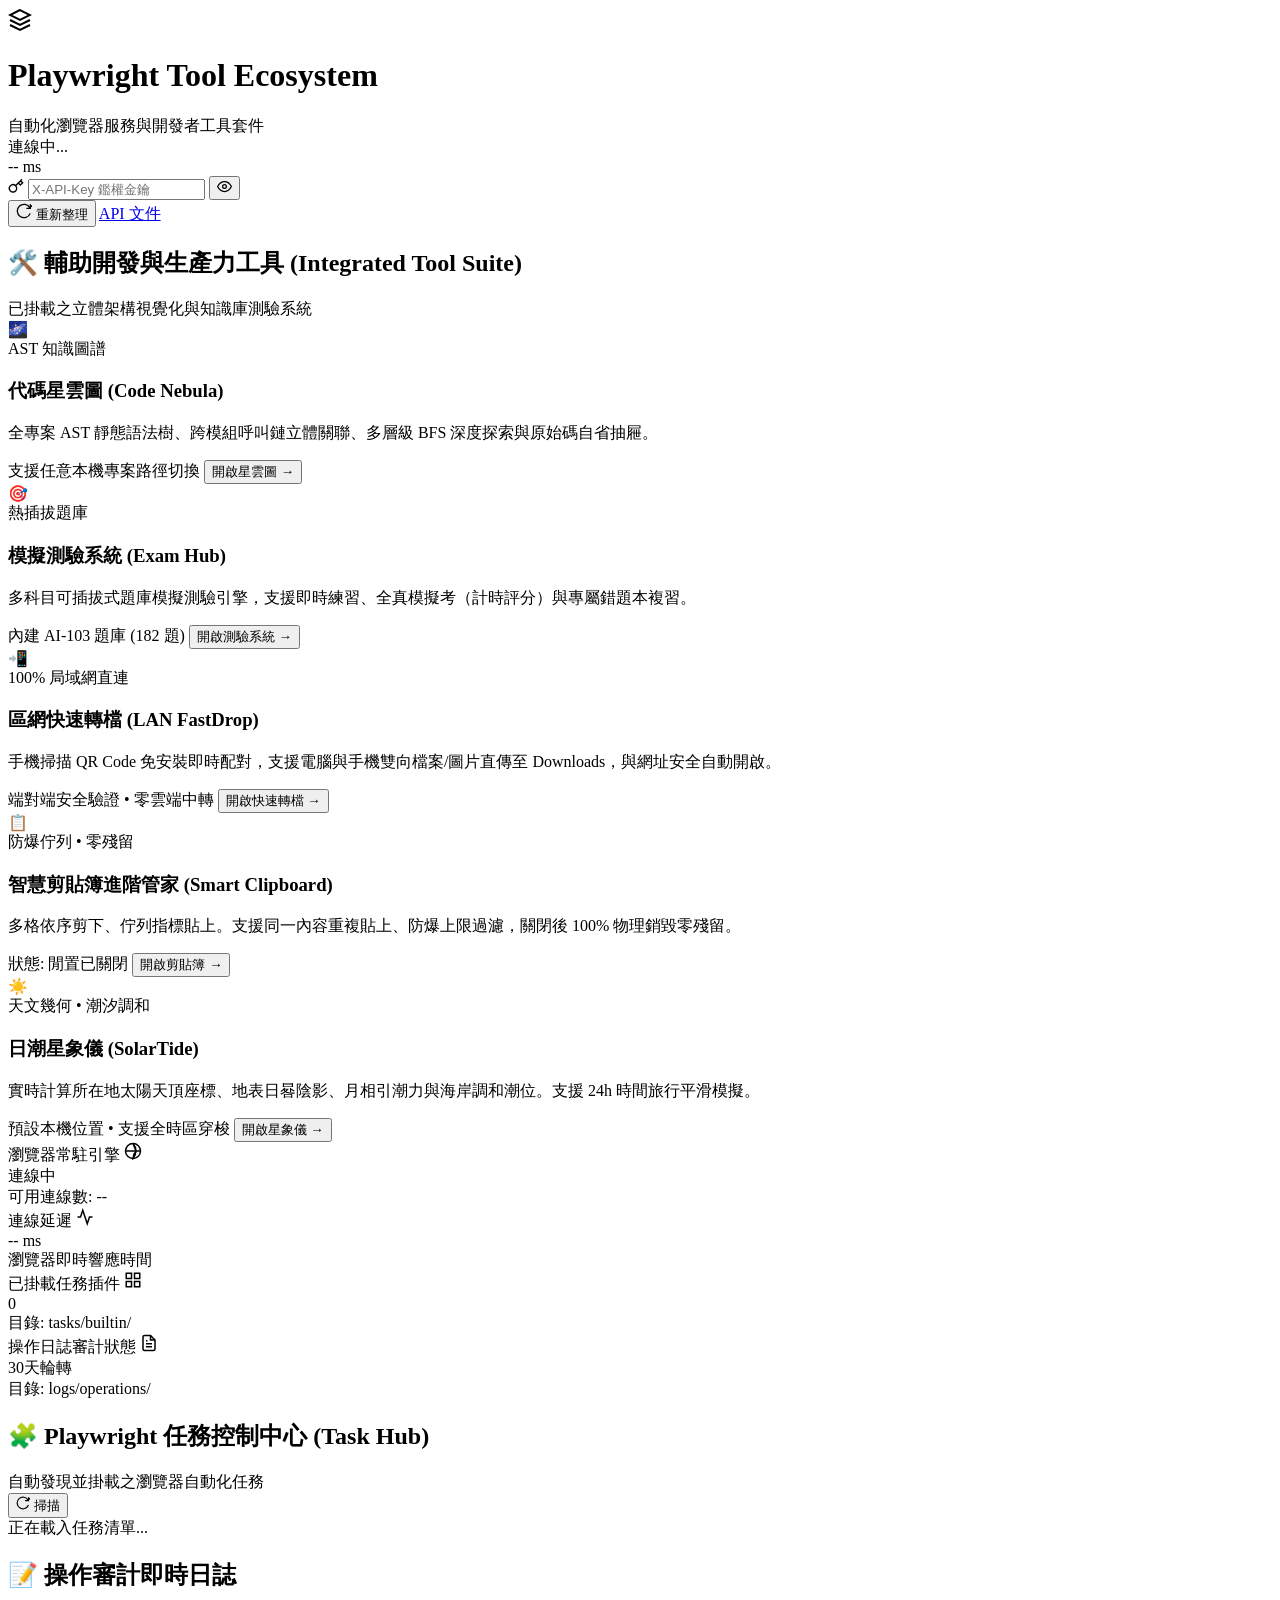
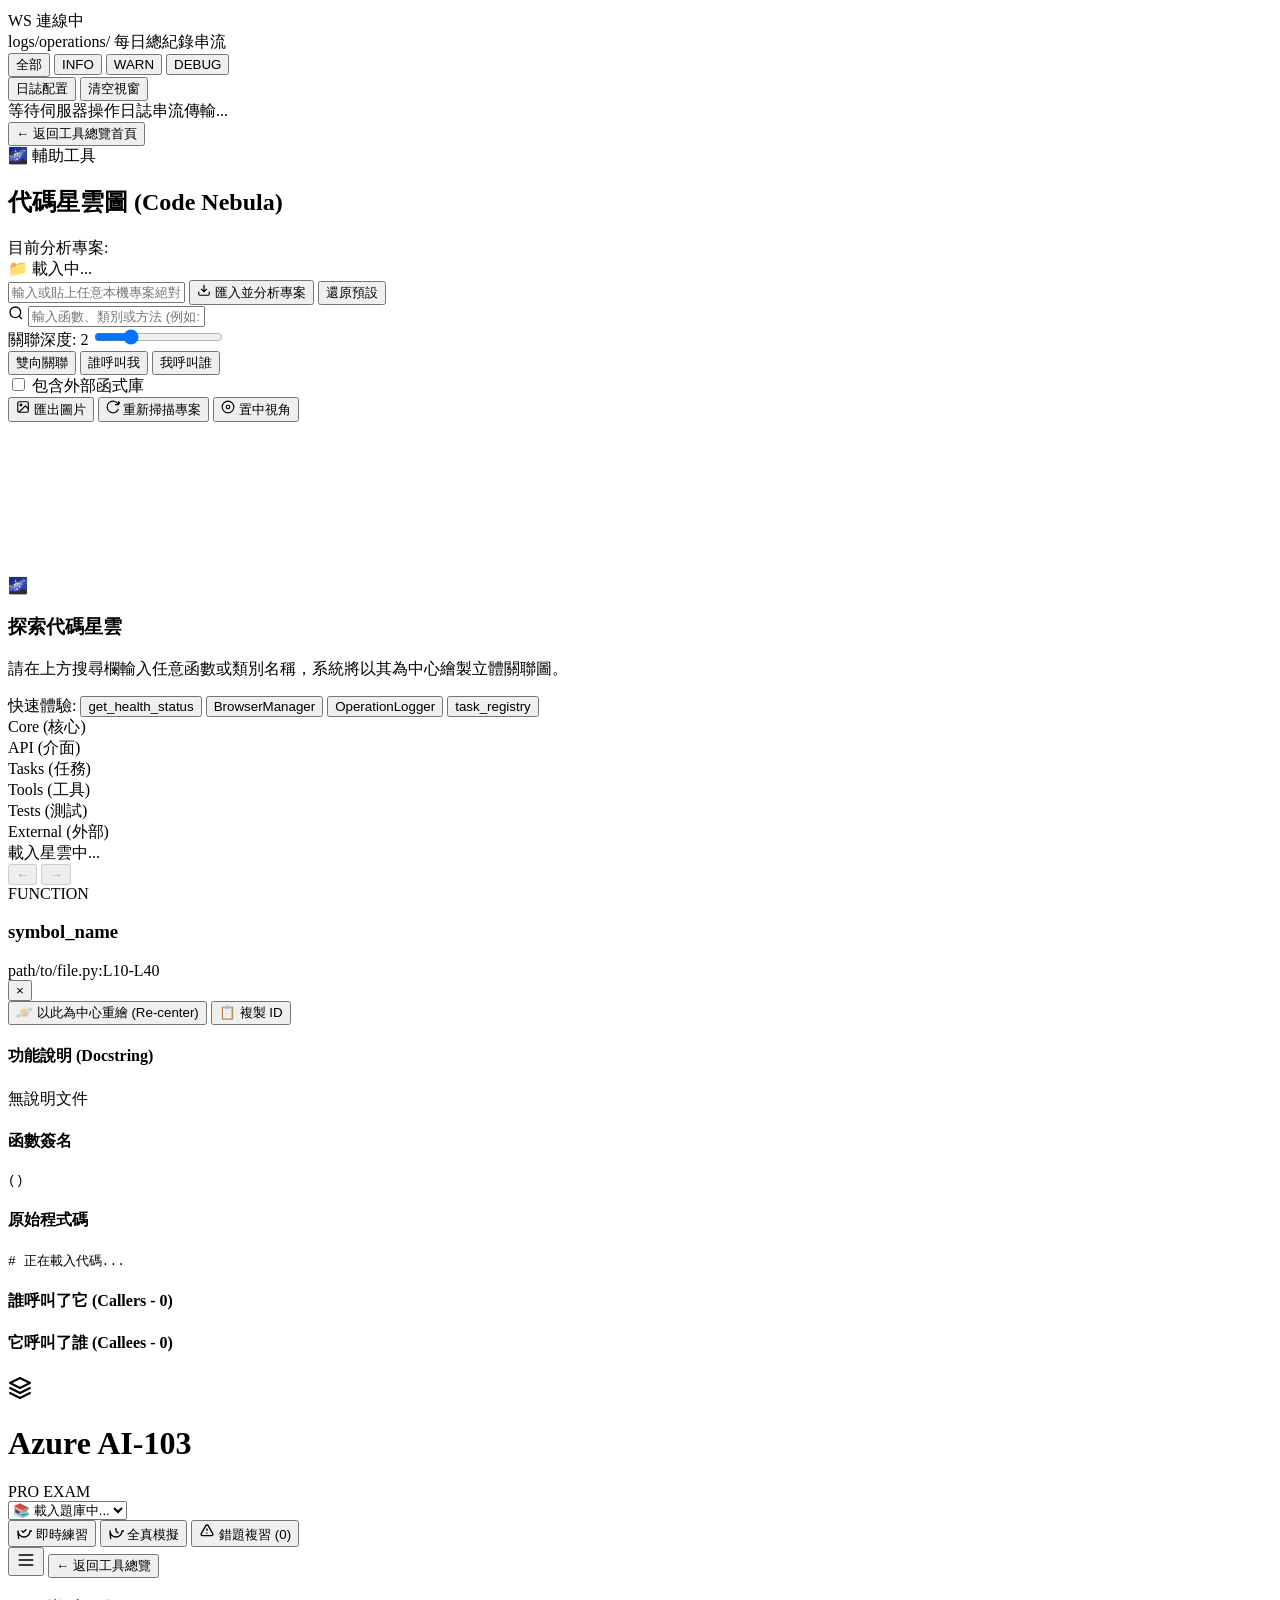
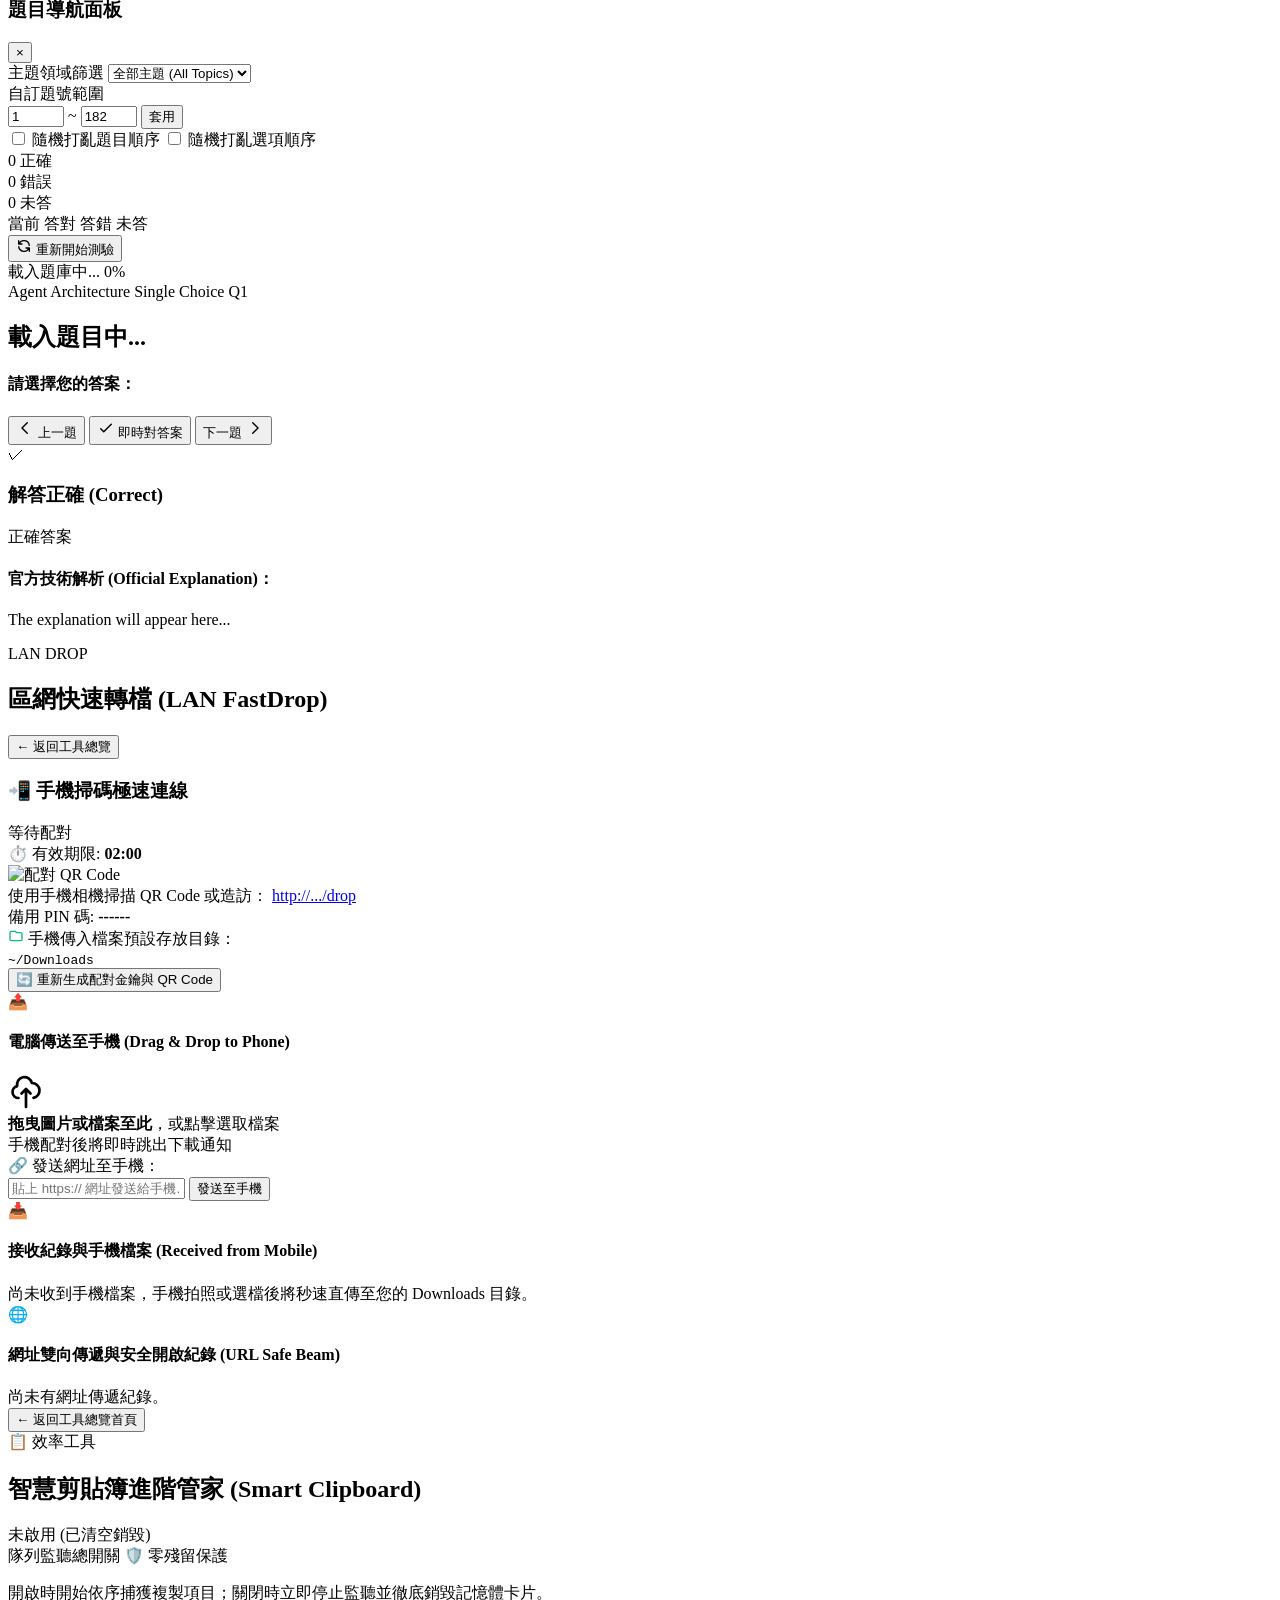
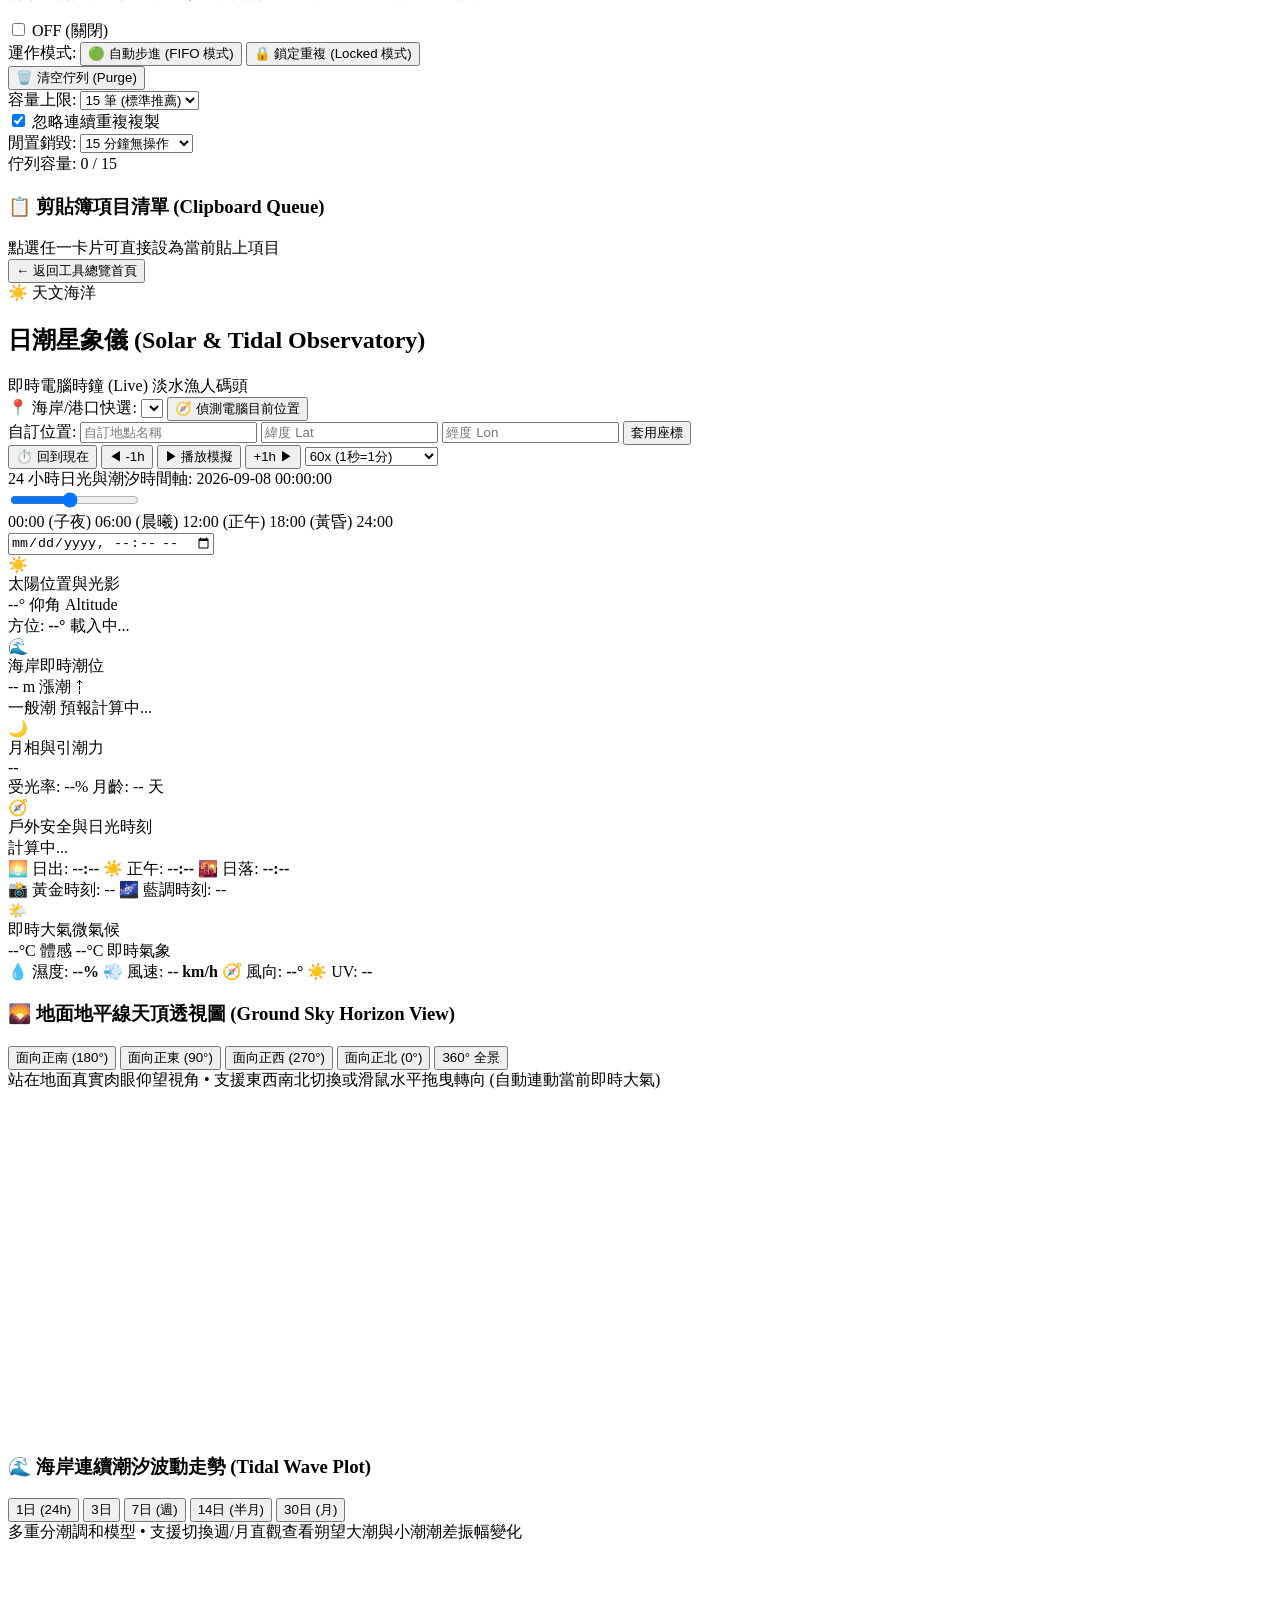
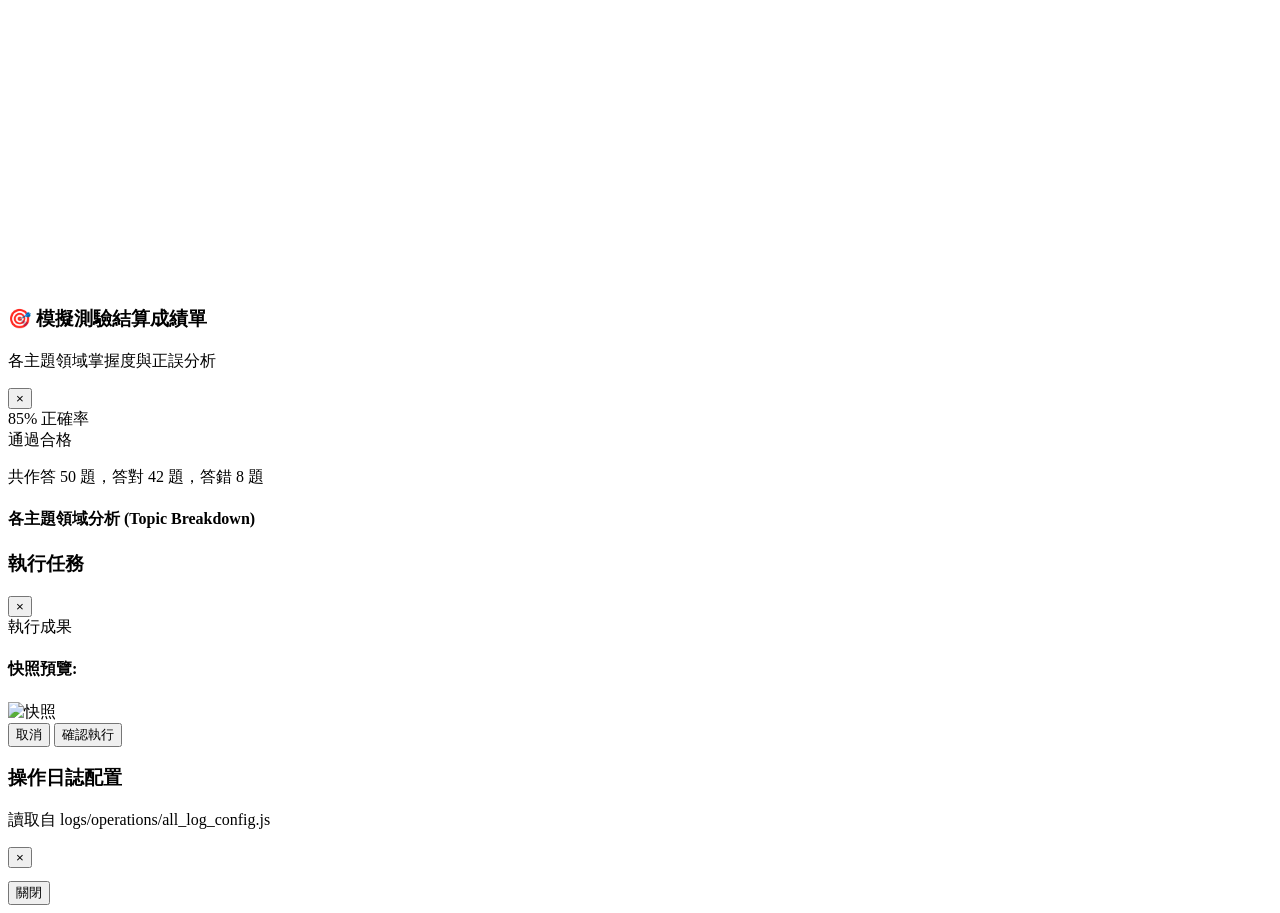
==== commit 937cae4e: "天氣模組V1.0" ====
--- a/web/index.html
+++ b/web/index.html
@@ -132,6 +132,21 @@
               <button class="btn btn-sm btn-primary" id="btn-enter-clipboard">開啟剪貼簿 &rarr;</button>
             </div>
           </div>
+
+          <!-- 工具卡片 5：日潮星象儀 -->
+          <div class="tool-feature-card" id="open-tool-solartide-card">
+            <div class="tool-card-glow gold"></div>
+            <div class="tool-card-header">
+              <div class="tool-icon-wrapper gold">☀️</div>
+              <span class="tool-status-pill gold-pill">天文幾何 • 潮汐調和</span>
+            </div>
+            <h3 class="tool-card-title">日潮星象儀 (SolarTide)</h3>
+            <p class="tool-card-desc">實時計算所在地太陽天頂座標、地表日晷陰影、月相引潮力與海岸調和潮位。支援 24h 時間旅行平滑模擬。</p>
+            <div class="tool-card-footer">
+              <span class="tool-meta-text">預設本機位置 • 支援全時區穿梭</span>
+              <button class="btn btn-sm btn-primary btn-gold" id="btn-enter-solartide">開啟星象儀 &rarr;</button>
+            </div>
+          </div>
         </div>
       </section>
 
@@ -911,6 +926,219 @@
     </div>
   </div>
 
+  <!-- =========================================================================
+       視圖 5：日潮星象儀 (Solar & Tidal Observatory Workspace)
+       ========================================================================= -->
+  <div id="view-solartide-container" class="view-container">
+    <div class="solartide-layout">
+      <!-- 頂部導航列 -->
+      <div class="workspace-nav-bar">
+        <button id="solartide-back-to-hub-btn" class="btn btn-sm btn-secondary back-to-hub-btn">
+          &larr; 返回工具總覽首頁
+        </button>
+        <div class="workspace-title-group">
+          <span class="workspace-pill gold">☀️ 天文海洋</span>
+          <h2 class="workspace-title">日潮星象儀 (Solar & Tidal Observatory)</h2>
+        </div>
+        <div class="solartide-top-status">
+          <span id="st-time-mode-badge" class="st-badge st-badge-live">即時電腦時鐘 (Live)</span>
+          <span id="st-current-loc-badge" class="st-loc-pill">淡水漁人碼頭</span>
+        </div>
+      </div>
+
+      <!-- 地點與時間指揮艙 -->
+      <div class="solartide-master-bar">
+        <!-- 地點控制列 -->
+        <div class="st-location-row">
+          <div class="st-loc-selector-wrap">
+            <span class="st-control-label">📍 海岸/港口快選:</span>
+            <select id="sel-st-location" class="form-select-sm"></select>
+            <button id="btn-st-detect-location" class="btn btn-sm btn-primary" title="獲取瀏覽器 GPS 自動偵測位置">
+              🧭 偵測電腦目前位置
+            </button>
+          </div>
+
+          <div class="st-coord-inputs-wrap">
+            <span class="st-control-label">自訂位置:</span>
+            <input type="text" id="input-st-loc-name" class="form-input-sm" placeholder="自訂地點名稱" />
+            <input type="number" id="input-st-lat" class="form-input-sm coord-input" step="0.0001" placeholder="緯度 Lat" />
+            <input type="number" id="input-st-lon" class="form-input-sm coord-input" step="0.0001" placeholder="經度 Lon" />
+            <button id="btn-st-apply-coord" class="btn btn-sm btn-outline">套用座標</button>
+          </div>
+        </div>
+
+        <!-- 時間旅行動態控制列 -->
+        <div class="st-timetravel-row">
+          <div class="st-playback-group">
+            <button id="btn-st-now" class="btn btn-sm btn-secondary" title="回到當前即時電腦時間">⏱️ 回到現在</button>
+            <button id="btn-st-prev-hour" class="btn btn-sm btn-icon-round" title="後退 1 小時">◀ -1h</button>
+            <button id="btn-st-play" class="btn btn-sm btn-primary">▶ 播放模擬</button>
+            <button id="btn-st-next-hour" class="btn btn-sm btn-icon-round" title="前進 1 小時">+1h ▶</button>
+            <select id="sel-st-speed" class="form-select-sm" title="播放倍速">
+              <option value="1">1x 實時</option>
+              <option value="60" selected>60x (1秒=1分)</option>
+              <option value="3600">3600x (1秒=1小時)</option>
+            </select>
+          </div>
+
+          <div class="st-slider-wrap">
+            <div class="st-slider-header">
+              <span class="st-slider-label">24 小時日光與潮汐時間軸:</span>
+              <span id="st-clock-display" class="st-clock-display">2026-09-08 00:00:00</span>
+            </div>
+            <input type="range" id="slider-st-time" min="0" max="1439" value="660" class="st-time-slider" />
+            <div class="st-slider-ticks">
+              <span>00:00 (子夜)</span>
+              <span>06:00 (晨曦)</span>
+              <span>12:00 (正午)</span>
+              <span>18:00 (黃昏)</span>
+              <span>24:00</span>
+            </div>
+          </div>
+
+          <div class="st-datetime-picker-wrap">
+            <input type="datetime-local" id="input-st-datetime" class="form-input-sm" />
+          </div>
+        </div>
+      </div>
+
+
+
+      <!-- 四大核心數據卡片 -->
+      <div class="st-metrics-cards-grid">
+        <!-- 太陽座標卡片 -->
+        <div class="st-metric-card sun-card">
+          <div class="st-metric-icon">☀️</div>
+          <div class="st-metric-info">
+            <span class="st-metric-title">太陽位置與光影</span>
+            <div class="st-metric-val-group">
+              <span class="st-big-num" id="st-sun-alt-val">--°</span>
+              <span class="st-sub-label">仰角 Altitude</span>
+            </div>
+            <div class="st-metric-tags">
+              <span>方位: <strong id="st-sun-az-val">--°</strong></span>
+              <span id="st-sun-phase-text" class="st-phase-badge">載入中...</span>
+            </div>
+          </div>
+        </div>
+
+        <!-- 海岸潮位卡片 -->
+        <div class="st-metric-card tide-card">
+          <div class="st-metric-icon">🌊</div>
+          <div class="st-metric-info">
+            <span class="st-metric-title">海岸即時潮位</span>
+            <div class="st-metric-val-group">
+              <span class="st-big-num" id="st-tide-height-val">-- m</span>
+              <span id="st-tide-trend-badge" class="st-pill st-pill-flood">漲潮 ⇡</span>
+            </div>
+            <div class="st-metric-tags">
+              <span id="st-tide-type-badge" class="st-pill st-pill-normal">一般潮</span>
+              <span id="st-next-tide-text" class="st-sub-text">預報計算中...</span>
+            </div>
+          </div>
+        </div>
+
+        <!-- 月相引潮力卡片 -->
+        <div class="st-metric-card moon-card">
+          <div class="st-metric-icon">🌙</div>
+          <div class="st-metric-info">
+            <span class="st-metric-title">月相與引潮力</span>
+            <div class="st-metric-val-group">
+              <span class="st-big-text" id="st-moon-phase-text">--</span>
+            </div>
+            <div class="st-metric-tags">
+              <span id="st-moon-illum-text">受光率: --%</span>
+              <span id="st-moon-age-text">月齡: -- 天</span>
+            </div>
+          </div>
+        </div>
+
+        <!-- 戶外活動與日照節點卡片 -->
+        <div class="st-metric-card schedule-card">
+          <div class="st-metric-icon">🧭</div>
+          <div class="st-metric-info">
+            <span class="st-metric-title">戶外安全與日光時刻</span>
+            <div id="st-harvest-status" class="st-alert st-alert-warning">計算中...</div>
+            <div class="st-sun-times-row">
+              <span>🌅 日出: <strong id="st-time-sunrise">--:--</strong></span>
+              <span>☀️ 正午: <strong id="st-time-noon">--:--</strong></span>
+              <span>🌇 日落: <strong id="st-time-sunset">--:--</strong></span>
+            </div>
+            <div class="st-sun-times-sub">
+              <span>📸 黃金時刻: <span id="st-time-golden-hour">--</span></span>
+              <span>🌌 藍調時刻: <span id="st-time-blue-hour">--</span></span>
+            </div>
+          </div>
+        </div>
+
+        <!-- 微氣候即時大氣卡片 -->
+        <div class="st-metric-card weather-card">
+          <div class="st-metric-icon">🌤️</div>
+          <div class="st-metric-info">
+            <span class="st-metric-title">即時大氣微氣候</span>
+            <div class="st-metric-val-group">
+              <span class="st-big-num" id="st-weather-temp">--°C</span>
+              <span class="st-sub-label" id="st-weather-app-temp">體感 --°C</span>
+              <span id="st-weather-condition-badge" class="st-pill st-pill-weather">即時氣象</span>
+            </div>
+            <div class="st-metric-tags">
+              <span>💧 濕度: <strong id="st-weather-humidity">--%</strong></span>
+              <span>💨 風速: <strong id="st-weather-wind">-- km/h</strong></span>
+              <span>🧭 風向: <strong id="st-weather-wind-dir">--°</strong></span>
+              <span>☀️ UV: <strong id="st-weather-uv">--</strong></span>
+            </div>
+          </div>
+        </div>
+      </div>
+
+
+      <!-- 視覺畫布雙欄展示區 (地面視圖 + 多尺度潮位波形) -->
+      <div class="st-visuals-grid">
+        <!-- 左側面板：站在地面看天空 地平線天頂透視圖 -->
+        <div class="st-visual-panel">
+          <div class="st-panel-header">
+            <div class="st-panel-header-title-row">
+              <h3>🌄 地面地平線天頂透視圖 (Ground Sky Horizon View)</h3>
+              <div class="st-view-angle-chips">
+                <button class="st-chip-btn active" data-view="south" id="btn-st-view-south">面向正南 (180°)</button>
+                <button class="st-chip-btn" data-view="east" id="btn-st-view-east">面向正東 (90°)</button>
+                <button class="st-chip-btn" data-view="west" id="btn-st-view-west">面向正西 (270°)</button>
+                <button class="st-chip-btn" data-view="north" id="btn-st-view-north">面向正北 (0°)</button>
+                <button class="st-chip-btn" data-view="pano" id="btn-st-view-pano">360° 全景</button>
+              </div>
+            </div>
+            <span class="st-panel-desc">站在地面真實肉眼仰望視角 • 支援東西南北切換或滑鼠水平拖曳轉向 (自動連動當前即時大氣)</span>
+
+
+          </div>
+          <div class="st-canvas-container ground-view-container">
+            <canvas id="canvas-st-sky-dome" width="560" height="340"></canvas>
+          </div>
+        </div>
+
+        <!-- 右側面板：多尺度連續潮汐波動走勢 -->
+        <div class="st-visual-panel">
+          <div class="st-panel-header">
+            <div class="st-panel-header-title-row">
+              <h3>🌊 海岸連續潮汐波動走勢 (Tidal Wave Plot)</h3>
+              <div class="st-span-chips">
+                <button class="st-span-btn active" data-span="1" id="btn-st-span-1">1日 (24h)</button>
+                <button class="st-span-btn" data-span="3" id="btn-st-span-3">3日</button>
+                <button class="st-span-btn" data-span="7" id="btn-st-span-7">7日 (週)</button>
+                <button class="st-span-btn" data-span="14" id="btn-st-span-14">14日 (半月)</button>
+                <button class="st-span-btn" data-span="30" id="btn-st-span-30">30日 (月)</button>
+              </div>
+            </div>
+            <span class="st-panel-desc">多重分潮調和模型 • 支援切換週/月直觀查看朔望大潮與小潮潮差振幅變化</span>
+          </div>
+          <div class="st-canvas-container tide-wave-container">
+            <canvas id="canvas-st-tide-wave" width="560" height="340"></canvas>
+          </div>
+        </div>
+      </div>
+    </div>
+  </div>
+
   <!-- 模擬考結算成績單 Modal -->
   <div id="exam-result-modal" class="modal-backdrop hidden">
     <div class="modal-dialog modal-exam-result">
@@ -1004,6 +1232,7 @@
   <script src="/static/js/exam.js"></script>
   <script src="/static/js/lan_drop.js"></script>
   <script src="/static/js/clipboard.js"></script>
+  <script src="/static/js/solar_tide.js"></script>
   <script src="/static/js/app.js"></script>
 </body>
 </html>
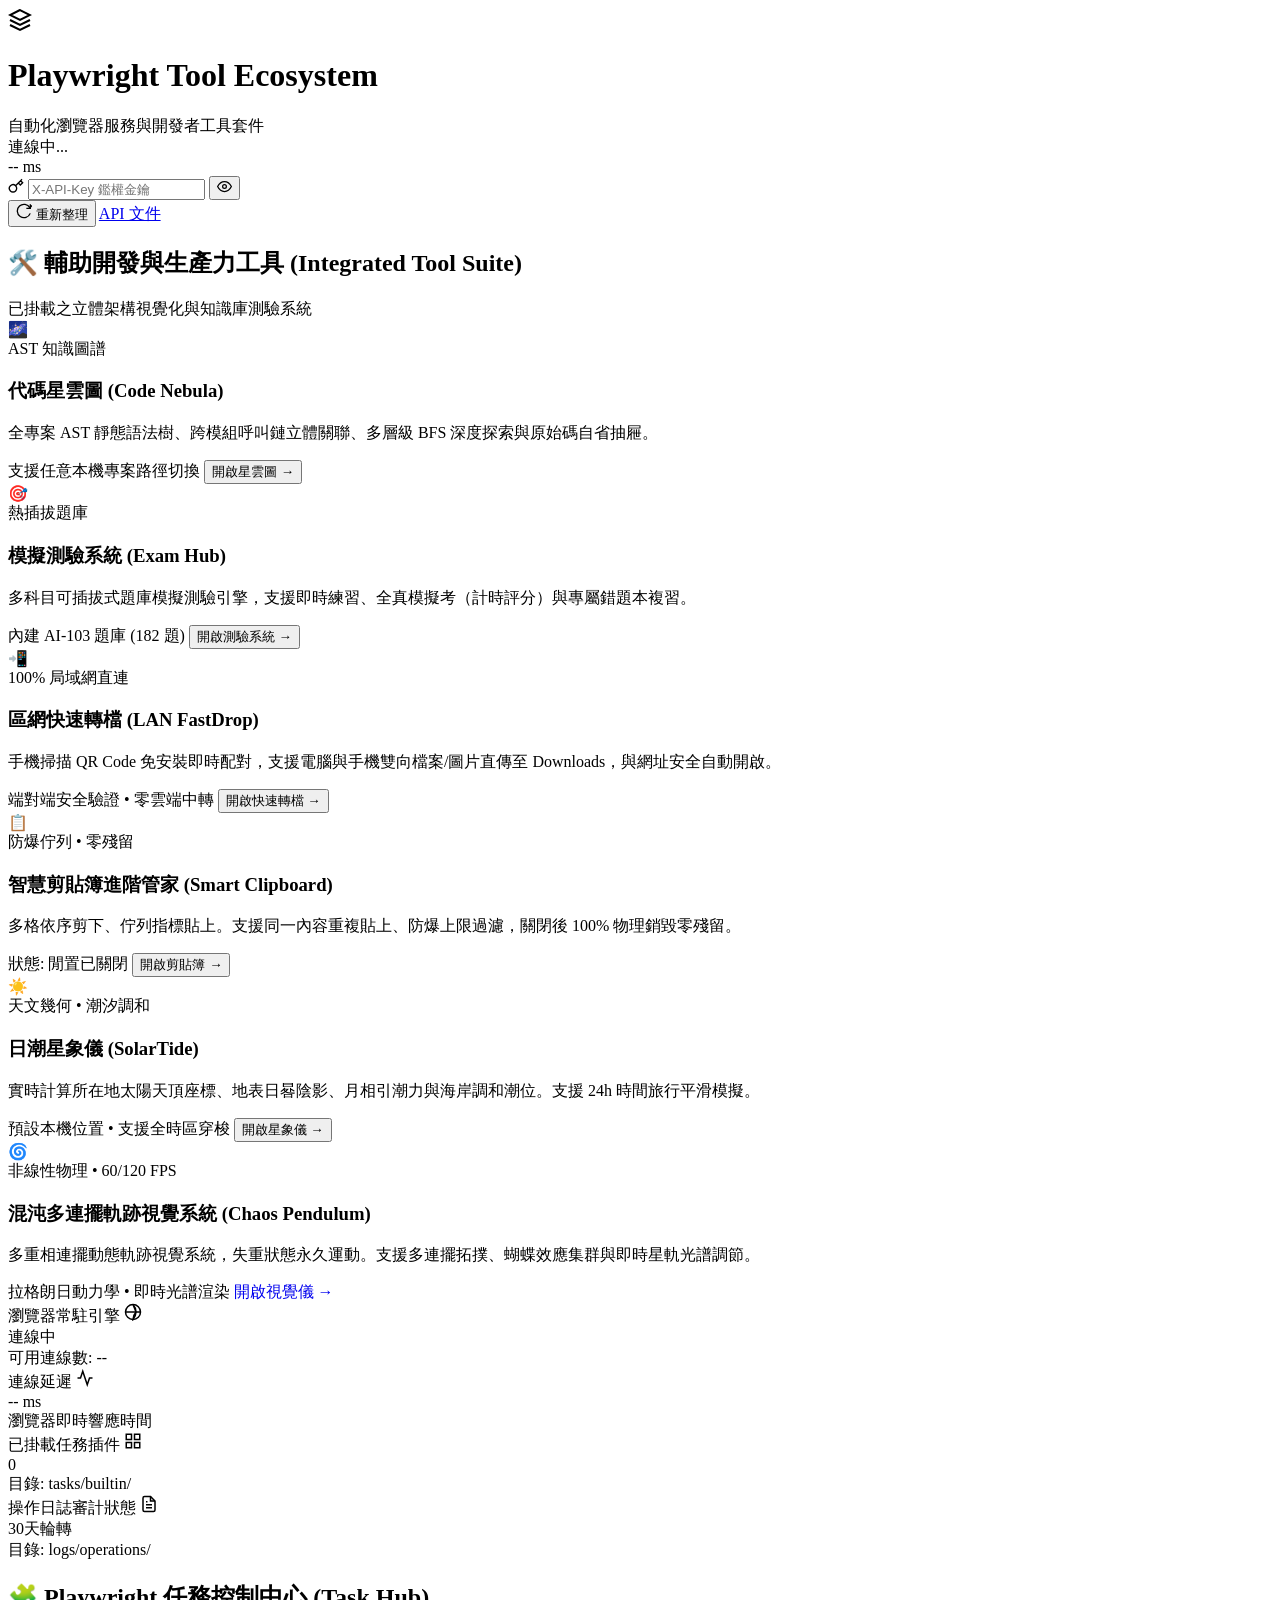
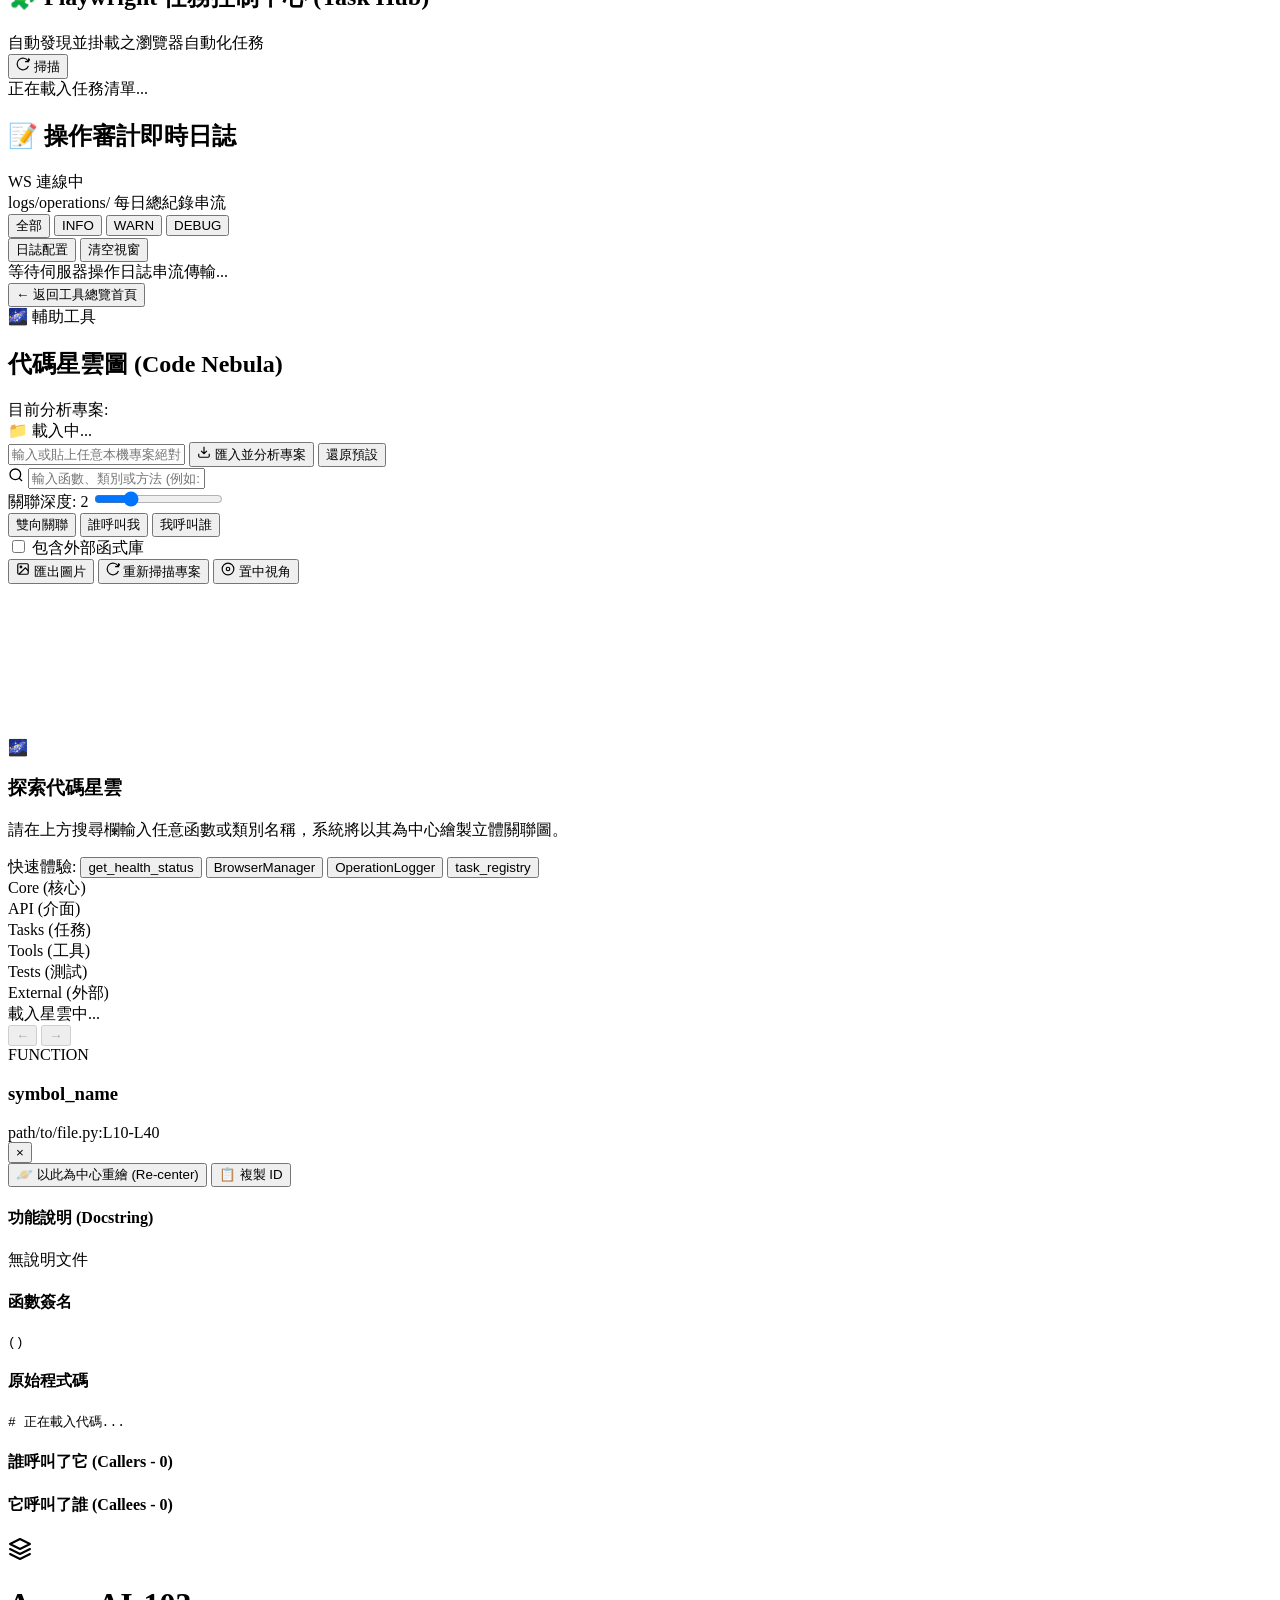
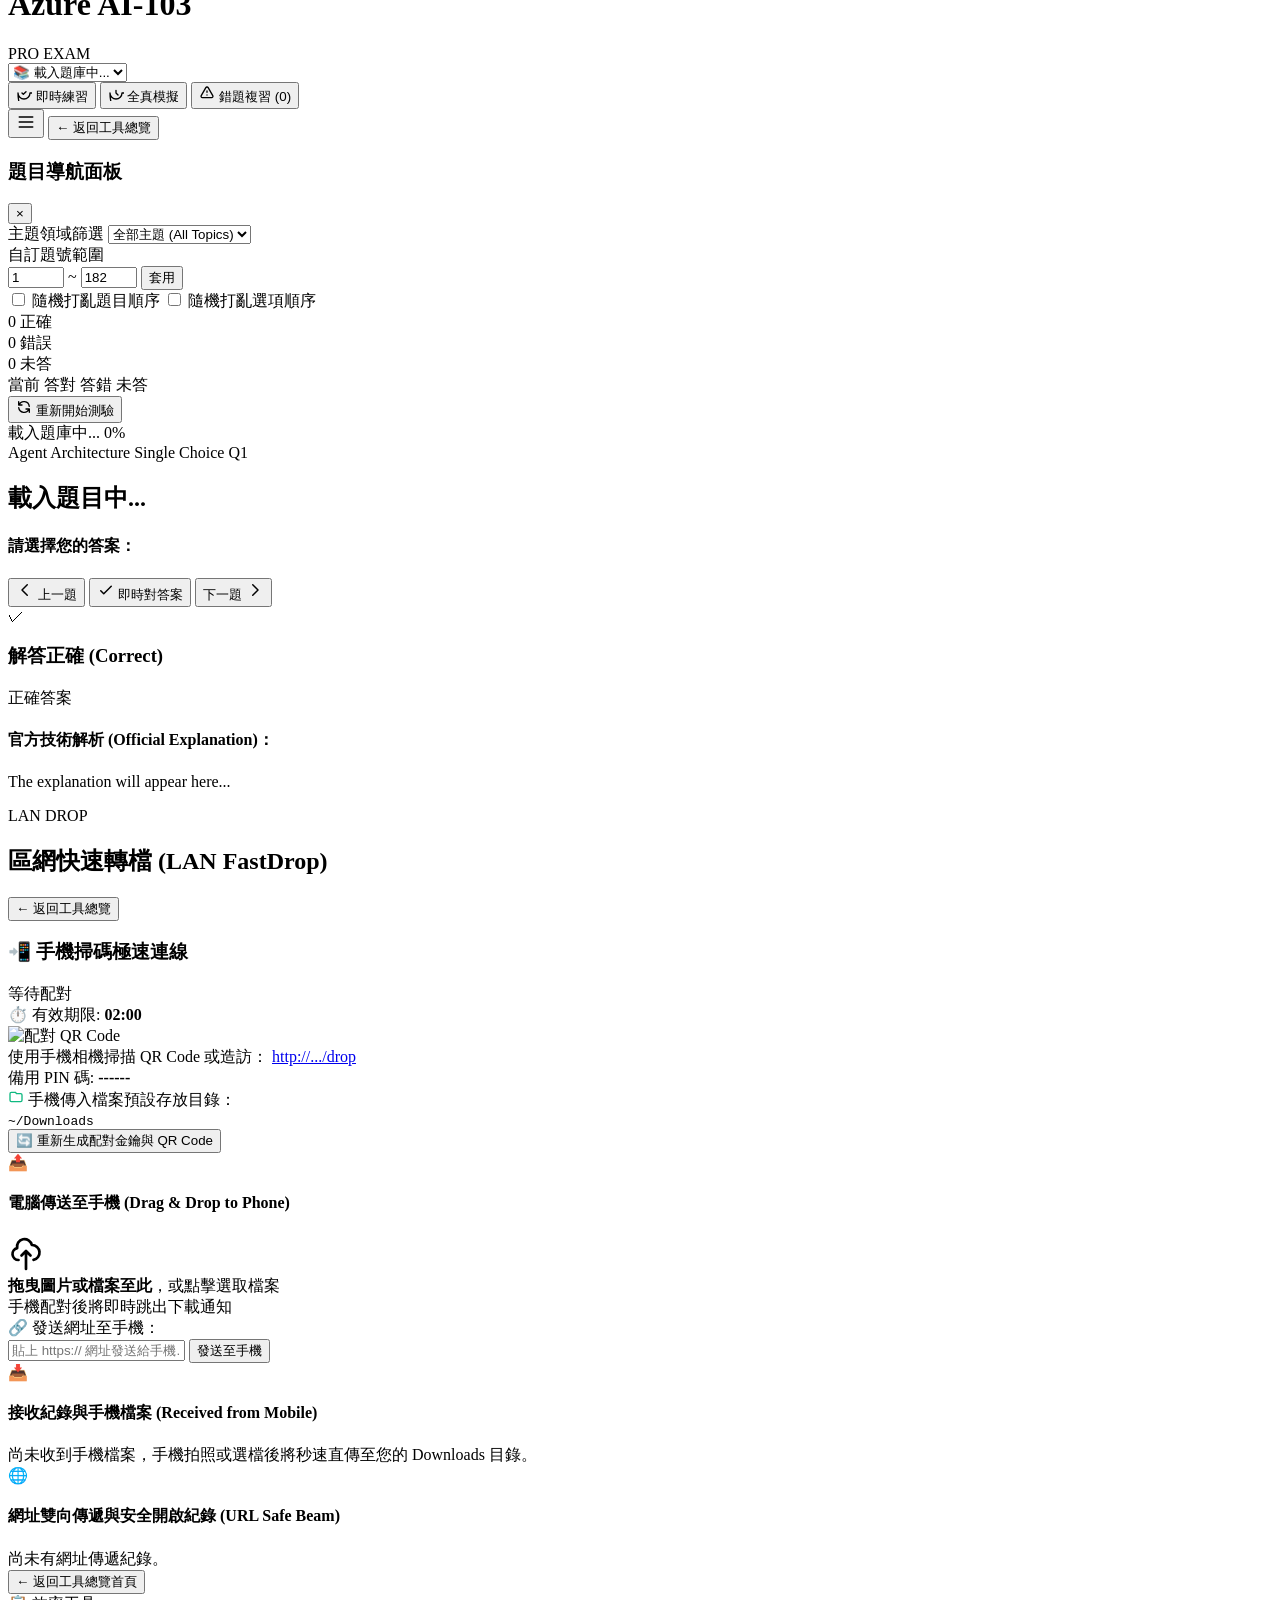
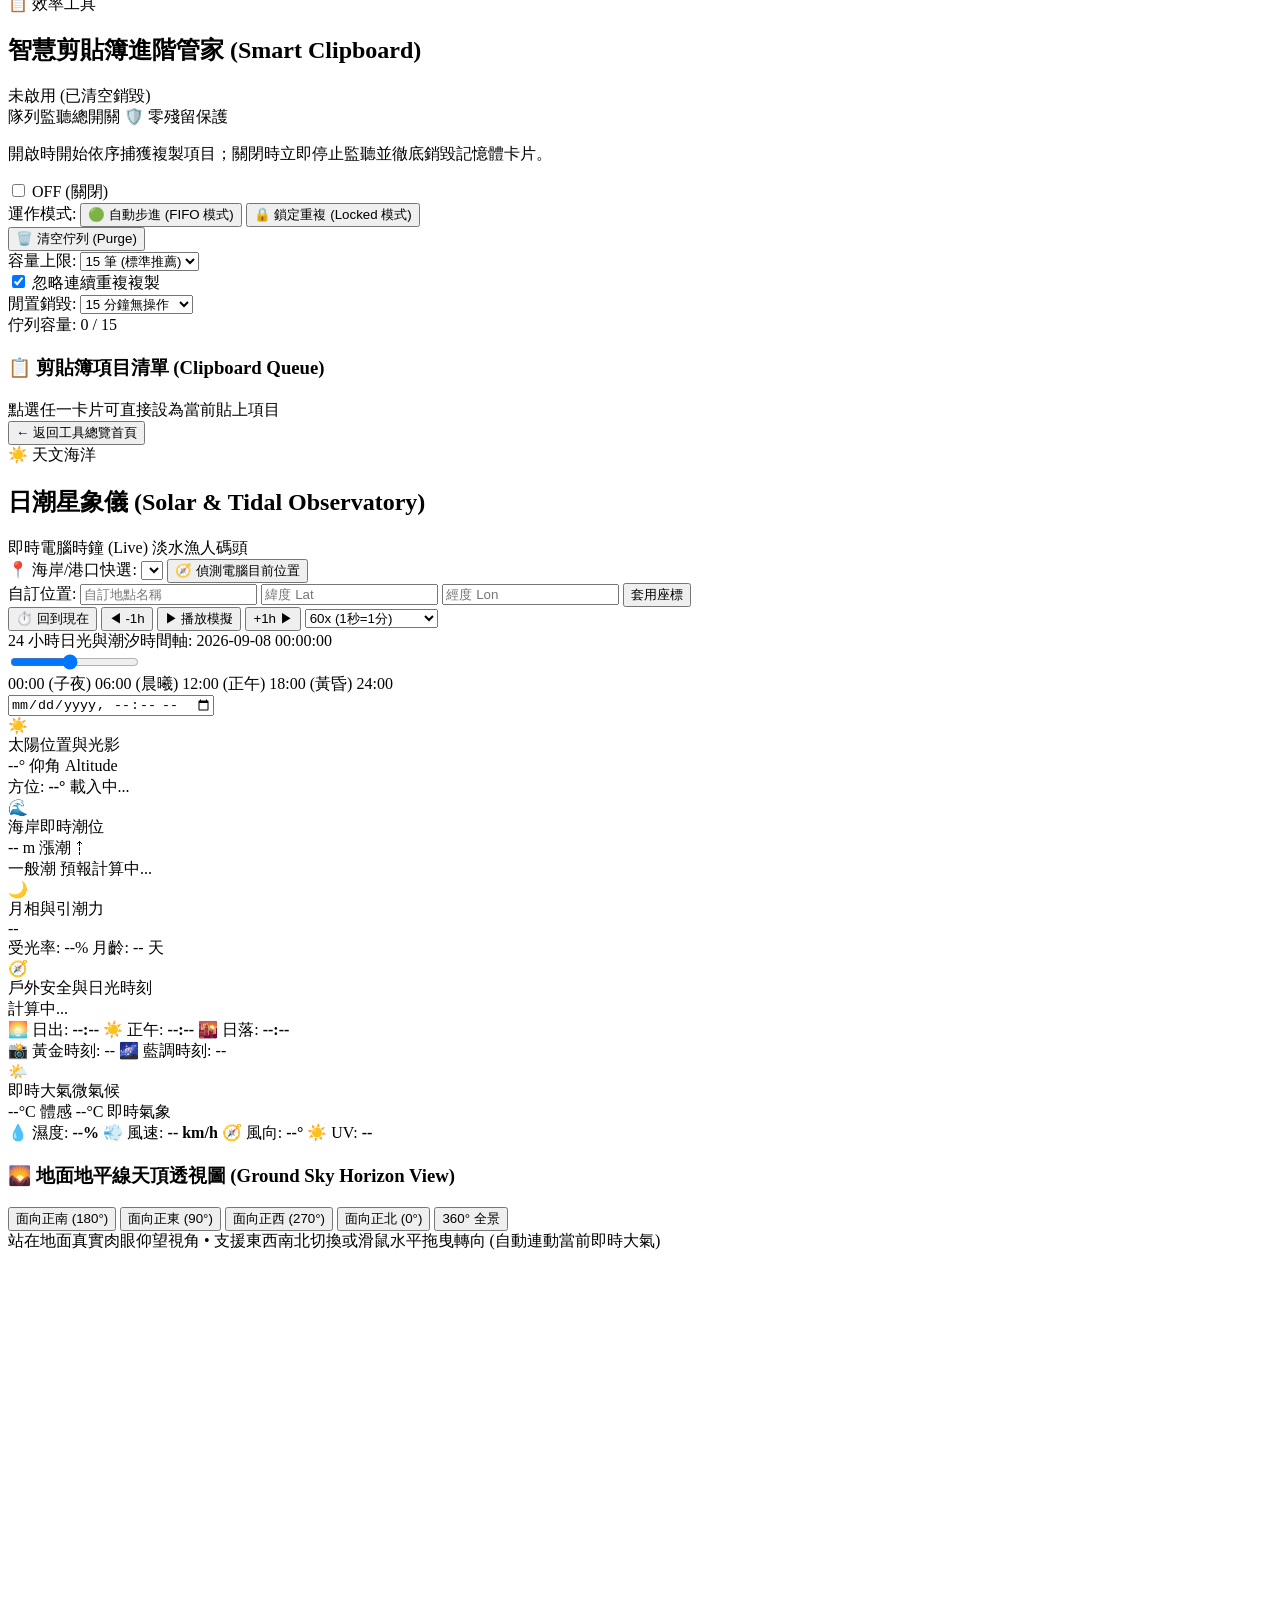
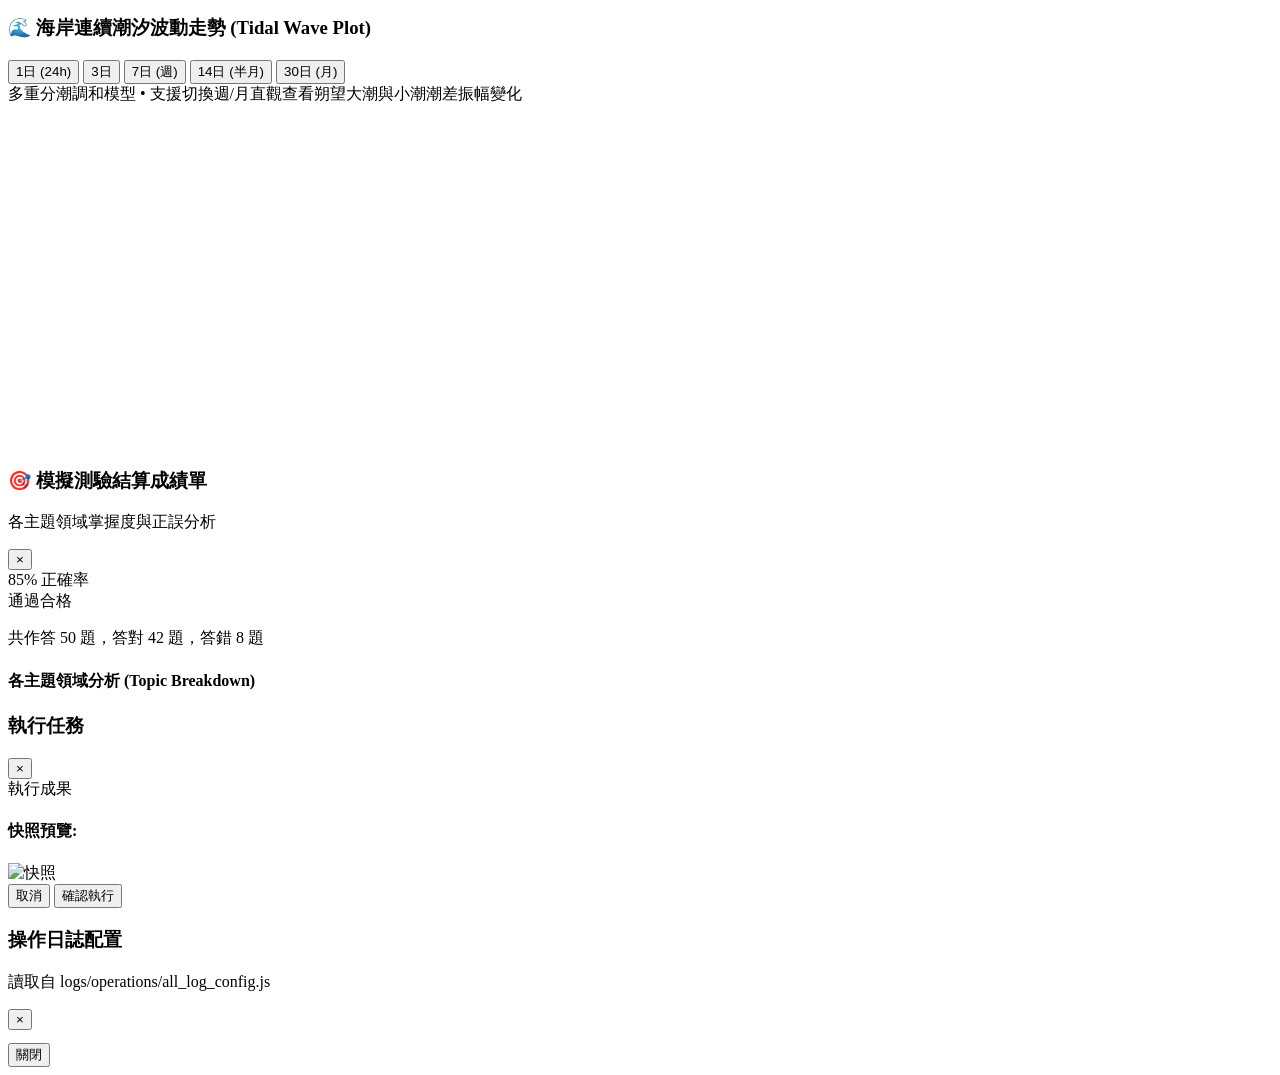
==== commit b5c48e7f: "混沌擺V1.0" ====
--- a/web/index.html
+++ b/web/index.html
@@ -147,6 +147,21 @@
               <button class="btn btn-sm btn-primary btn-gold" id="btn-enter-solartide">開啟星象儀 &rarr;</button>
             </div>
           </div>
+
+          <!-- 工具卡片 6：混沌多連擺軌跡視覺系統 -->
+          <div class="tool-feature-card" id="open-tool-pendulum-card">
+            <div class="tool-card-glow cyan"></div>
+            <div class="tool-card-header">
+              <div class="tool-icon-wrapper cyan">🌀</div>
+              <span class="tool-status-pill" id="pendulum-hub-pill">非線性物理 • 60/120 FPS</span>
+            </div>
+            <h3 class="tool-card-title">混沌多連擺軌跡視覺系統 (Chaos Pendulum)</h3>
+            <p class="tool-card-desc">多重相連擺動態軌跡視覺系統，失重狀態永久運動。支援多連擺拓撲、蝴蝶效應集群與即時星軌光譜調節。</p>
+            <div class="tool-card-footer">
+              <span class="tool-meta-text">拉格朗日動力學 • 即時光譜渲染</span>
+              <a href="/pendulum" target="_blank" class="btn btn-sm btn-primary" id="btn-enter-pendulum" style="text-decoration: none;">開啟視覺儀 &rarr;</a>
+            </div>
+          </div>
         </div>
       </section>
 
@@ -596,6 +611,7 @@
             <div class="progress-bar-container glass-panel">
               <div class="progress-info">
                 <span id="progress-text">載入題庫中...</span>
+                <span id="exam-timer-display" class="exam-timer-badge" style="display: none;">⏱️ 00:00</span>
                 <span id="progress-percent">0%</span>
               </div>
               <div class="progress-track">
